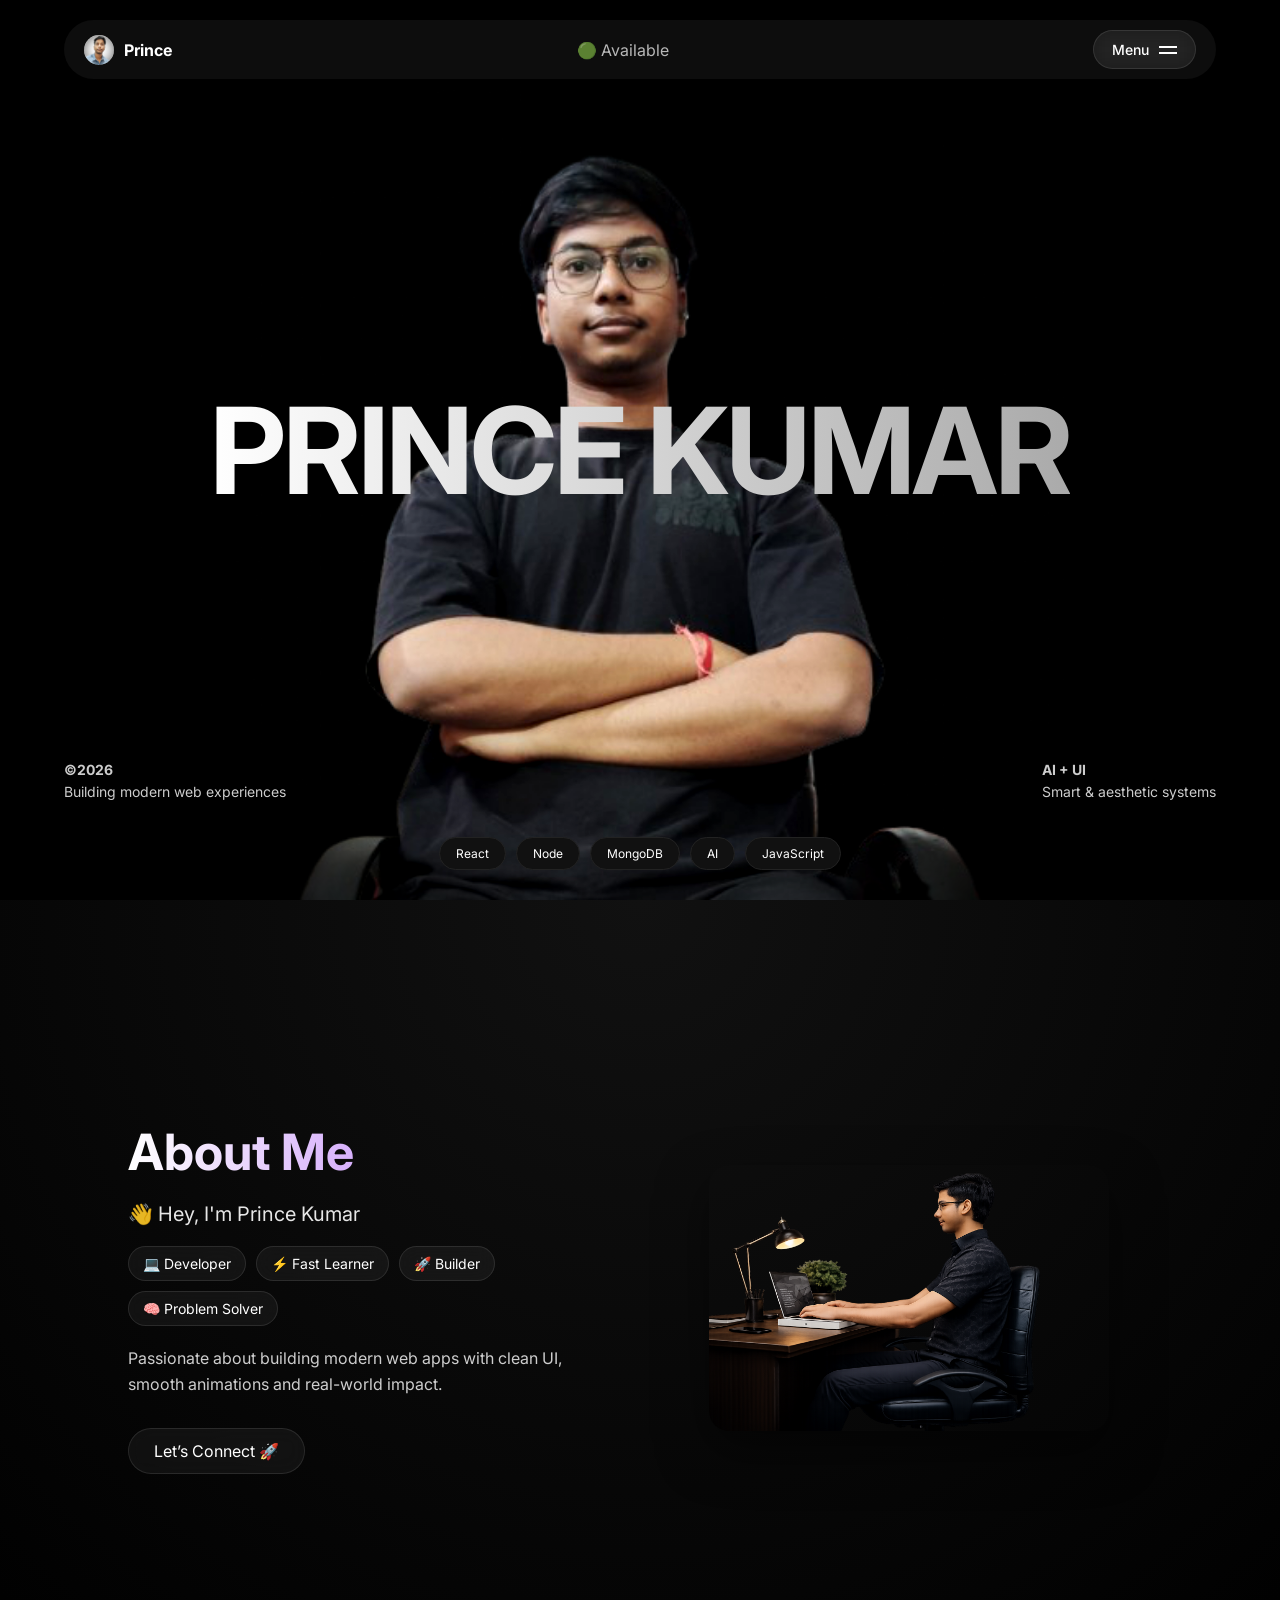
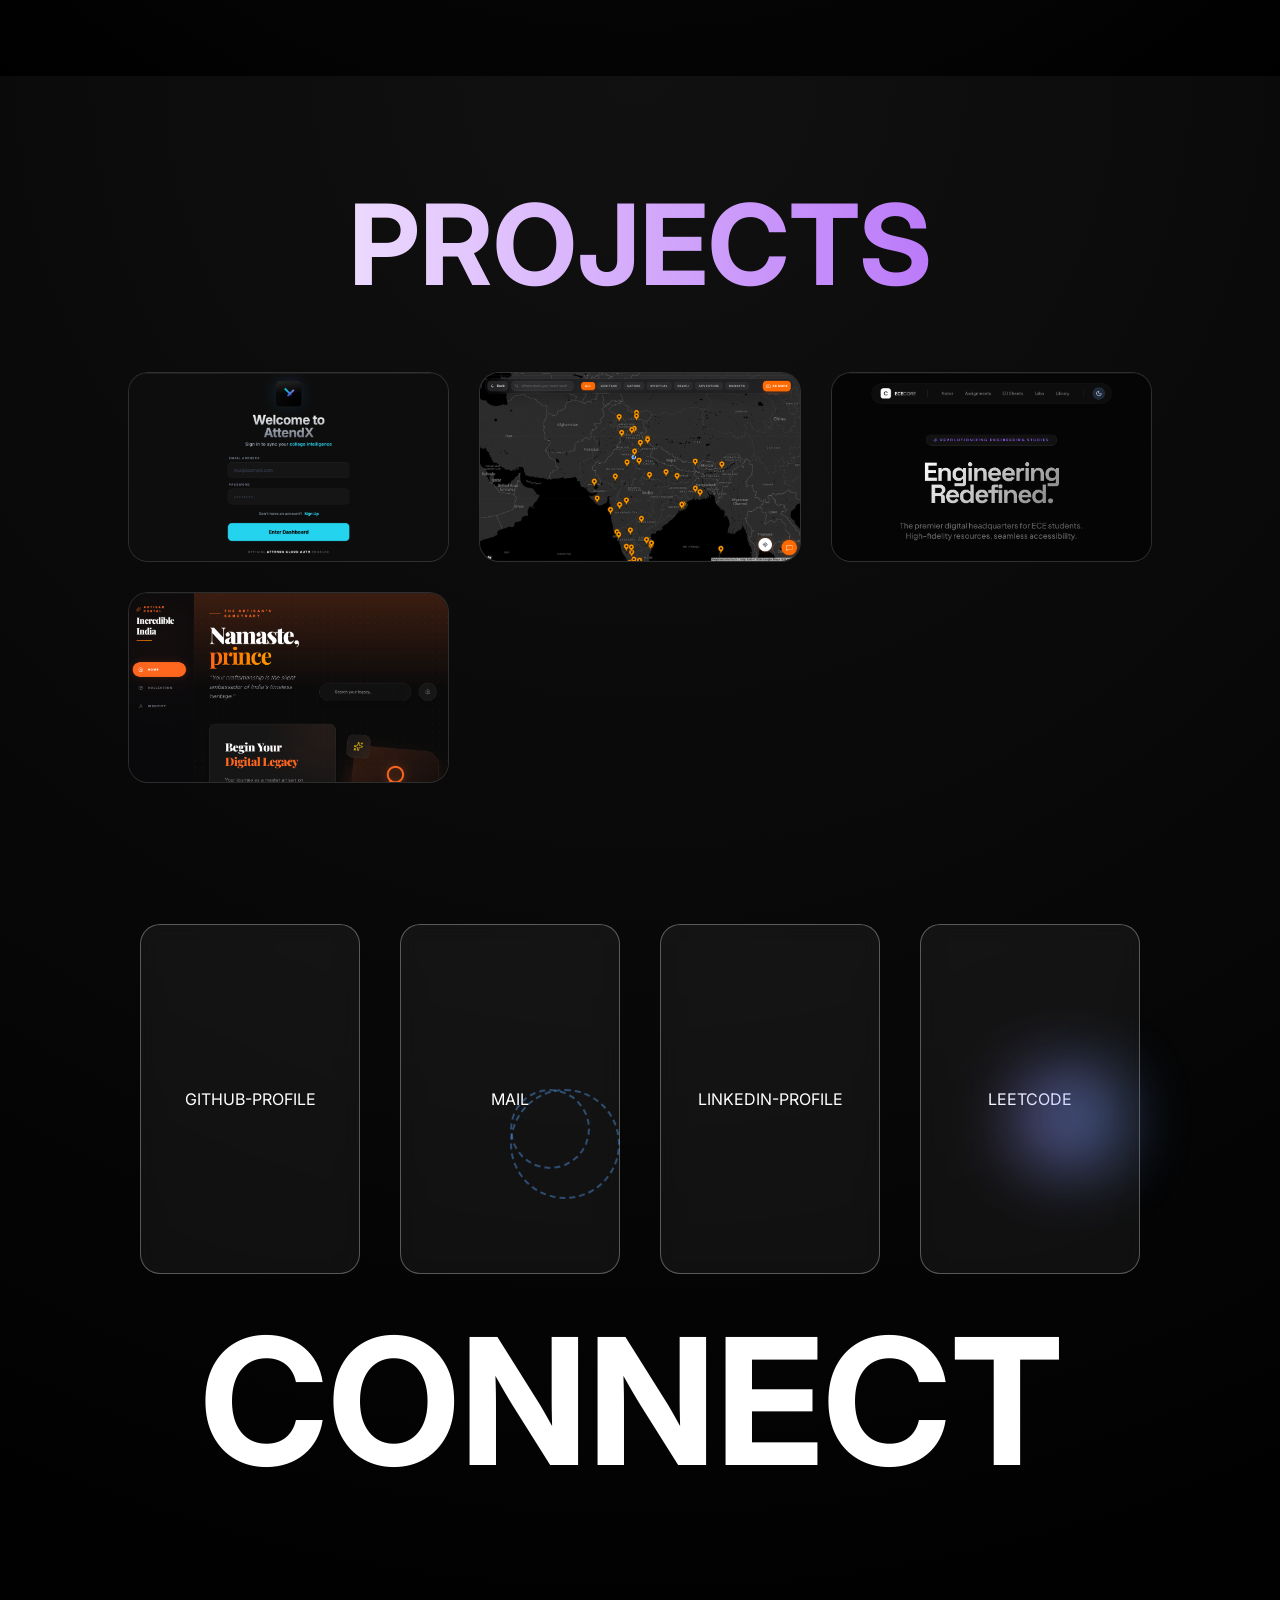
==== index.html @ bf67198f "Animation" ====
<!DOCTYPE html>
<html lang="en">

<head>
    <meta charset="UTF-8">
    <meta name="viewport" content="width=device-width, initial-scale=1.0">
    <title>Prince Kumar</title>
    <link rel="stylesheet" href="style.css">

    <!-- Google Font -->
    <link href="https://fonts.googleapis.com/css2?family=Inter:wght@300;400;600;800&display=swap" rel="stylesheet">
</head>

<body>
    <section id="home">

        <!-- NAVBAR -->
        <nav class="nav">
            <div class="logo"><img src="img/Profile.jpeg" alt="Prince">Prince</div>
            <div class="status">🟢 Available</div>
            <div class="menu">
                <span>Menu</span>
                <div class="hamburger">
                    <span></span>
                    <span></span>
                </div>
            </div>
        </nav>

        <!-- FULLSCREEN MENU -->
        <div class="menu-overlay" id="menu">
            <div class="menu-content">
                <ul>
                    <li><a href="#">Home</a></li>
                    <li><a href="#mix">About</a></li>
                    <li><a href="#Projects">Projects</a></li>
                    <li><a href="#new">Contact</a></li>
                </ul>
            </div>
        </div>

        <!-- HERO -->
        <section class="hero">

            <!-- BIG TEXT -->
            <h1 class="hero-title">PRINCE KUMAR</h1>

            <!-- YOUR IMAGE -->
            <img src="img/new_profile-removebg-preview.png" alt="Prince" class="hero-img">

            <!-- BOTTOM INFO -->
            <div class="info">
                <div>
                    <p>©2026</p>
                    <span>Building modern web experiences</span>
                </div>
                <div>
                    <p></p>
                    <span></span>
                </div>
                <div>
                    <p>AI + UI</p>
                    <span>Smart & aesthetic systems</span>
                </div>
            </div>

            <!-- TECH STACK -->
            <div class="tags">
                <span>React</span>
                <span>Node</span>
                <span>MongoDB</span>
                <span>AI</span>
                <span>JavaScript</span>
            </div>

        </section>
    </section>


    <!-- this section ends here, rest of the code is same as before, no changes have been made to it. -->


    <section id="mix">
        <br>
        <section class="about">
            <div class="about-container">

                <div class="about-text">
                    <h1>About Me</h1>

                    <p class="intro">👋 Hey, I'm Prince Kumar</p>

                    <div class="tags1">
                        <span>💻 Developer</span>
                        <span>⚡ Fast Learner</span>
                        <span>🚀 Builder</span>
                        <span>🧠 Problem Solver</span>
                    </div>

                    <p class="desc">
                        Passionate about building modern web apps with clean UI,
                        smooth animations and real-world impact.
                    </p>
                    <div class="btn">
                        <a href="#new">Let’s Connect 🚀</a>
                    </div>
                </div>

                <div class="about-img">
                    <img src="img/Young man focused at workstation.png" alt="">
                </div>

            </div>
        </section>
    </section>
    <section id="Projects">
        <br>
        <br>
        <br>
        <br>
        <section class="Projects">
            <div class="heading">
                <h1>PROJECTS</h1>
            </div>
            <div class="sphere-box">

                <div class="sphere" data-title="Image 1" data-desc="This is description for image 1">
                    <img src="img/Screenshot 2026-03-18 at 5.49.44 PM.png" alt="">
                    <div class="overlay">
                        <h2>Project 1</h2>
                        <p>Modern UI Project</p>
                    </div>
                </div>
                <div class="sphere" data-title="Image 2" data-desc="This is description for image 2">
                    <img src="img/Screenshot 2026-03-18 at 5.48.37 PM.png" alt="">
                    <div class="overlay">
                        <h2>Project 2</h2>
                        <p>Responsive Design Project</p>
                    </div>
                </div>
                <div class="sphere" data-title="Image 3" data-desc="This is description for image 3">
                    <img src="img/Screenshot 2026-03-18 at 5.50.10 PM.png" alt="">
                    <div class="overlay">
                        <h2>Project 3</h2>
                        <p>Mobile App Project</p>
                    </div>
                </div>
                <div class="sphere" data-title="Image 4" data-desc="This is description for image 4">
                    <img src="img/Screenshot 2026-03-18 at 5.48.01 PM.png" alt="">
                    <div class="overlay">
                        <h2>Project 4</h2>
                        <p>Web Application Project</p>
                    </div>
                </div>

            </div>

            <!-- <div class="sphere-text">
                <h1 class="long1">Attendx</h1>
                <h1 class="long2">Incredible-India</h1>
                <h1 class="long3">ECE-Core</h1>
                <h1 class="long4">Vendors</h1>
            </div> -->

        </section>
        <section id="new">
            <br>
            <br>
            <section class="new">
                <div class="portfolio-section">

                    <div class="cards-container">
                        <div class="card magnetic">
                            <div class="icon-wrapper constellation">
                                <div class="dot d1"></div>
                                <div class="dot d2"></div>
                                <div class="line"></div>
                                <i class="fab fa-github"></i>
                            </div>
                            <a href="https://github.com/princekumar" target="_blank" class="git">GITHUB-PROFILE</a>
                        </div>

                        <div class="card magnetic">
                            <div class="icon-wrapper orbitals">
                                <div class="orbit o1"></div>
                                <div class="orbit o2"></div>
                                <i class="fas fa-paper-plane"></i>
                            </div>
                            <a href="mailto:macuserprince@gmail.com" target="_blank" class="git">MAIL</a>
                        </div>

                        <div class="card magnetic">
                            <div class="icon-wrapper drift">
                                <i class="fab fa-linkedin"></i>
                            </div>
                            <a href="https://linkedin.com/in/princekumar" target="_blank"
                                class="git">LINKEDIN-PROFILE</a>
                        </div>

                        <div class="card magnetic">
                            <div class="icon-wrapper glow-cloud">
                                <div class="blob b1"></div>
                                <div class="blob b2"></div>
                                <i class="fab fa-code"></i>
                            </div>
                            <a href="https://leetcode.com/princekumar" target="_blank" class="git">LEETCODE</a>
                        </div>
                    </div>
                    <h1 class="title" style="color: white;">CONNECT</h1>
                </div>
            </section>
        </section>

        <script src="script.js"></script>
</body>

</html>
---- style.css ----
* {
  margin: 0;
  padding: 0;
  box-sizing: border-box;
  font-family: 'Inter', sans-serif;
}

body {
  background: radial-gradient(circle at 50% 40%, #1a1a1a, #000);
  color: white;
  overflow: hidden;
}

/* NAVBAR */
.nav {
  position: fixed;
  top: 20px;
  left: 50%;
  transform: translateX(-50%);
  width: 90%;
  display: flex;
  justify-content: space-between;
  align-items: center;
  padding: 10px 20px;
  border-radius: 40px;

  background: rgba(255,255,255,0.05);
  backdrop-filter: blur(10px);
}

.logo {
  display: flex;
  align-items: center;
  gap: 10px;
  font-weight: bold;
}

.logo img {
  width: 30px;
  height: 30px;
  border-radius: 50%;
  object-fit: cover;
}

.status {
  font-size: 16px;
  opacity: 0.7;
  margin-left: -20px;
}

.menu {
  cursor: pointer;
}

/* HERO */
.hero {
  height: 100vh;
  position: relative;
  display: flex;
  align-items: center;
  justify-content: center;
}

/* BIG TEXT */
.hero-title {
  font-size: 120px;
  font-weight: 700;
  letter-spacing: -3px;
  z-index: 2;
  text-align: center;

  background: linear-gradient(to right, #fff, #aaa);
  -webkit-background-clip: text;
  color: transparent;
}

/* IMAGE */
.hero-img {
  position: absolute;
  bottom: 0;
  height: 90%;
  z-index: 1;
  margin-left: 20px;

  filter: contrast(1.1) brightness(1.1);
  mask-image: radial-gradient(circle, white 60%, transparent 100%);
}


/* INFO */
.info {
  position: absolute;
  bottom: 100px;
  width: 90%;
  display: flex;
  justify-content: space-between;
  font-size: 14px;
  opacity: 0.8;
}

.info p {
  font-weight: bold;
  margin-bottom: 5px;
}

/* TAGS */
.tags {
  position: absolute;
  bottom: 30px;
  display: flex;
  gap: 10px;

  z-index: 5; /* ADD THIS */
}

.tags span {
  padding: 8px 16px;
  border-radius: 20px;
  background: #111;
  border: 1px solid #222;
  font-size: 12px;
  transition: 0.3s;
}

.tags span:hover {
  background: white;
  color: black;
}

/* RESPONSIVE */
@media (max-width: 768px) {
  .hero-title {
    font-size: 50px;
  }

  .info {
    flex-direction: column;
    gap: 10px;
  }

  .hero-img {
    height: 60%;
  }
}

/* MENU OVERLAY */
.menu-overlay {
  position: fixed;
  top: 0;
  left: 0;
  width: 100%;
  height: 100vh;
  background: rgba(0,0,0,0.95);
  backdrop-filter: blur(20px);

  display: flex;
  justify-content: center;
  align-items: center;

  opacity: 0;
  visibility: hidden;
  transition: 0.5s;
  z-index: 100;
}

/* ACTIVE STATE */
.menu-overlay.active {
  opacity: 1;
  visibility: visible;
}

/* MENU LINKS */
.menu-content {
  display: flex;
  flex-direction: column;
  gap: 30px;
  text-align: center;
}

.menu-content a {
  font-size: 40px;
  color: white;
  text-decoration: none;
  transition: 0.3s;
}

.menu-content a:hover {
  color: #a855f7;
  transform: scale(1.1);
}

.menu-content a {
  opacity: 0;
  transform: translateY(30px);
}

.menu-overlay.active .menu-content a {
  opacity: 1;
  transform: translateY(0);
  transition: 0.5s;
}

.menu-overlay.active .menu-content a:nth-child(1) { transition-delay: 0.1s; }
.menu-overlay.active .menu-content a:nth-child(2) { transition-delay: 0.2s; }
.menu-overlay.active .menu-content a:nth-child(3) { transition-delay: 0.3s; }
.menu-overlay.active .menu-content a:nth-child(4) { transition-delay: 0.4s; }

.menu-overlay {
  position: fixed;
  top: 0;
  left: 0;
  width: 100%;
  height: 100vh;
  background: black;

  opacity: 0;
  visibility: hidden;
  transition: 0.3s;
}

.menu-overlay.active {
  opacity: 1;
  visibility: visible;
}

.hero-img {
  pointer-events: none;
}

.nav {
  z-index: 1000;
}

.hero-img {
  z-index: 1;
  pointer-events: none;
}

.menu {
  cursor: pointer;
  user-select: none;

  padding: 10px 18px;
  border-radius: 30px;

  background: rgba(255, 255, 255, 0.05);
  backdrop-filter: blur(10px);

  border: 1px solid rgba(255,255,255,0.1);
  color: white;

  font-size: 14px;
  font-weight: 500;

  transition: all 0.3s ease;
}

.menu:hover {
  transform: translateY(-2px) scale(1.05);
  background: rgba(255,255,255,0.1);

  box-shadow: 0 0 20px rgba(168,85,247,0.4);
}

.menu:active {
  transform: scale(0.95);
}

.menu {
  display: flex;
  align-items: center;
  gap: 10px;
}

.hamburger {
  display: flex;
  flex-direction: column;
  gap: 4px;
}

.hamburger span {
  width: 18px;
  height: 2px;
  background: white;
  transition: 0.3s;
}

/* FULL SCREEN MENU */
.menu-overlay {
  position: fixed;
  top: 0;
  left: 0;
  width: 100%;
  height: 100vh;

  background: radial-gradient(circle at top, #111, #000);
  
  display: flex;
  justify-content: center;
  align-items: center;

  opacity: 0;
  pointer-events: none;
  transition: all 0.5s ease;
}

/* ACTIVE STATE */
.menu-overlay.active {
  opacity: 1;
  pointer-events: all;
}

/* MENU LIST */
.menu-overlay ul {
  list-style: none;
  text-align: center;
}

/* MENU ITEMS */
.menu-overlay ul li {
  margin: 25px 0;
  overflow: hidden;
}

/* LINKS */
.menu-overlay ul li a {
  text-decoration: none;
  color: white;
  font-size: 60px;
  font-weight: 600;
  letter-spacing: 2px;

  position: relative;
  display: inline-block;

  transition: all 0.3s ease;
}

.menu-overlay ul li a::before {
  content: attr(data-text);
  position: absolute;
  left: 0;
  top: 0;

  color: transparent;
  -webkit-text-stroke: 1px rgba(255,255,255,0.3);
}

.menu-overlay ul li a:hover {
  color: #a855f7;
  transform: scale(1.2);
  text-shadow: 0 0 20px rgba(168,85,247,0.7);
}

.menu-overlay ul li {
  transform: translateY(50px);
  opacity: 0;
  transition: all 0.5s ease;
}

.menu-overlay.active ul li {
  transform: translateY(0);
  opacity: 1;
}

/* delay for each item */
.menu-overlay.active ul li:nth-child(1) { transition-delay: 0.1s; }
.menu-overlay.active ul li:nth-child(2) { transition-delay: 0.2s; }
.menu-overlay.active ul li:nth-child(3) { transition-delay: 0.3s; }
.menu-overlay.active ul li:nth-child(4) { transition-delay: 0.4s; }



                                                        /* new chnages  */



body {
    margin: 0;
    background: #000;
    overflow-x: hidden;
}

canvas {
    display: block;
}

.contact {
    padding: 20px;
    display: flex;
    justify-content: center;
    align-items: center;
    gap: 25%;
    min-height: 100vh;
}

.contact img {
    transition: transform 0.3s ease;
    filter: drop-shadow(0 0 10px rgba(253, 253, 253, 0.8));
    filter: brightness(0) invert(1);
    display: block;
}

.container {
    position: relative;
    width: 110%;
    height: 400px;
}

.contact a {
    position: absolute;
    /* top: 50%; */
    transform: translateY(-50%);
}

.contact img {
    width: 60px;
    transition: transform 0.3s ease;
    filter: brightness(0) invert(1);
}

.contact a:hover img {
    transform: scale(1.2);
    filter: brightness(0) invert(1);
}

.bar {
    margin-top: 200px;
    margin-bottom: -200px;
}

.bar1 {
    margin-top: -200px;
    margin-bottom: 200px;
}






:root {
    --bg-color: #0d1117;
    --card-bg: rgba(255, 255, 255, 0.05);
    --accent-blue: #58a6ff;
    --accent-purple: #bc8cff;
}

.cards-container {
    display: flex;
    gap: 40px;
    /* padding: 40px; */
    color: white;
}

.card {
    background: var(--card-bg);
    /* border: 1px solid rgba(255, 255, 255, 0.1); */
    border-radius: 20px;
    width: 220px;
    height: 350px;
    display: flex;
    flex-direction: column;
    align-items: center;
    justify-content: center;
    backdrop-filter: blur(10px);
    transition: transform 0.3s ease, border 0.3s ease;

    backdrop-filter: blur(10px);
    border: 1px solid rgba(255, 255, 255, 0.3);
}

.card:hover {
    border: 1px solid var(--accent-blue);
    transform: translateY(-10px);
}

/* Concept 2: Rotating Orbits Animation */
.orbit {
    position: absolute;
    border: 2px dashed rgba(88, 166, 255, 0.4);
    border-radius: 50%;
    animation: rotate 10s linear infinite;

}

.o1 {
    width: 80px;
    height: 80px;
}

.o2 {
    width: 110px;
    height: 110px;
    animation-direction: reverse;
}

@keyframes rotate {
    from {
        transform: rotate(0deg);
    }

    to {
        transform: rotate(360deg);
    }
}

/* Concept 4: Glowing Blobs */
.icon-wrapper.glow-cloud {
    position: relative;
    z-index: 1;

}

.blob {
    position: absolute;
    width: 60px;
    height: 60px;
    background: var(--accent-purple);
    filter: blur(40px);
    opacity: 0.7;
    z-index: -1;
    animation: pulse 2s infinite alternate;

}

.b2 {
    background: var(--accent-blue);
    left: 20px;
}

@keyframes pulse {
    from {
        transform: scale(1);
    }

    to {
        transform: scale(1.5);
    }
}

.new {
    display: flex;
    justify-content: center;
    align-items: center;
    margin-top: 8%;
    padding: 20px;
}

.git {
    color: white;
    text-decoration: none;

}

.title {
    margin-top: 20px;
    color: white;
    font-size: 11rem;
    justify-content: center;
    align-items: center;
    margin-left: 60px;
}












/* SECTION BACKGROUND */
#mix {
  background: radial-gradient(circle at top, #111, #000);
  padding: 100px 10%;
  color: white;
}

/* CONTAINER */
.about-container {
  display: flex;
  align-items: center;
  justify-content: space-between;
  gap: 50px;
  flex-wrap: wrap;
  margin-top: 10%;
  margin-bottom: 10%;
}

/* TEXT SIDE */
.about-text {
  flex: 1;
  min-width: 300px;
}

/* HEADING */
.about-text h1 {
  font-size: 50px;
  margin-bottom: 20px;
  background: linear-gradient(90deg, #fff, #a855f7);
  -webkit-background-clip: text;
  -webkit-text-fill-color: transparent;
}

/* INTRO */
.intro {
  font-size: 20px;
  margin-bottom: 20px;
  opacity: 0.9;
}

/* TAGS */
.tags1 {
  display: flex;
  flex-wrap: wrap;
  gap: 10px;
  margin-bottom: 20px;
}

.tags1 span {
  padding: 8px 14px;
  border-radius: 20px;
  background: rgba(255,255,255,0.05);
  border: 1px solid rgba(255,255,255,0.1);

  backdrop-filter: blur(10px);
  font-size: 14px;

  transition: 0.3s;
}

/* TAG HOVER */
.tags1 span:hover {
  background: rgba(168,85,247,0.2);
  box-shadow: 0 0 15px rgba(168,85,247,0.5);
}

/* DESCRIPTION */
.desc {
  font-size: 16px;
  line-height: 1.6;
  opacity: 0.8;
  margin-bottom: 30px;
  max-width: 500px;
}

/* BUTTON */
.btn a {
  text-decoration: none;
  color: white;
  padding: 12px 25px;
  border-radius: 30px;

  background: rgba(255,255,255,0.05);
  border: 1px solid rgba(255,255,255,0.1);

  backdrop-filter: blur(10px);
  transition: 0.3s ease;
  display: inline-block;
}

/* BUTTON HOVER */
.btn a:hover {
  transform: translateY(-3px) scale(1.05);
  background: rgba(168,85,247,0.2);
  box-shadow: 0 0 20px rgba(168,85,247,0.6);
}

/* IMAGE SIDE */
.about-img {
  flex: 1;
  min-width: 300px;
  display: flex;
  justify-content: center;
}

/* IMAGE STYLE */
.about-img img {
  width: 100%;
  max-width: 400px;
  border-radius: 20px;

  box-shadow: 0 20px 50px rgba(0,0,0,0.5);
  transition: 0.4s;
}

/* IMAGE HOVER */
.about-img img:hover {
  transform: scale(1.05);
  box-shadow: 0 20px 60px rgba(168,85,247,0.4);
}

.about-text,
.about-img {
  opacity: 0;
  transform: translateY(50px);
  transition: 0.8s ease;
}

.show {
  opacity: 1;
  transform: translateY(0);
}


/* SECTION BACKGROUND */
#Projects {
  background: radial-gradient(circle at top, #111, #000);
  padding: 100px 10%;
  color: white;
}

/* HEADING */
.heading h1 {
  text-align: center;
  font-size: 7rem;
  margin-bottom: 60px;
  margin-top:-80px;

  background: linear-gradient(90deg, #fff, #a855f7);
  -webkit-background-clip: text;
  -webkit-text-fill-color: transparent;
}

/* GRID LAYOUT */
.sphere-box {
  display: grid;
  grid-template-columns: repeat(auto-fit, minmax(250px, 1fr));
  gap: 30px;
}

.sphere {
  position: relative;
  border-radius: 20px;
  overflow: hidden;

  background: rgba(255,255,255,0.05);
  border: 1px solid rgba(255,255,255,0.1);

  backdrop-filter: blur(10px);
  cursor: pointer;

  transition: 0.4s ease;
}

/* IMAGE */
.sphere img {
  width: 100%;
  height: 100%;
  object-fit: cover;
  transition: 0.5s;
}

/* ZOOM + GLOW */
.sphere:hover {
  transform: translateY(-10px) scale(1.03);
  box-shadow: 0 20px 50px rgba(168,85,247,0.4);
}

.sphere:hover img {
  transform: scale(1.1);
  filter: brightness(0.6);
}


.overlay {
  position: absolute;
  bottom: 0;
  left: 0;
  width: 100%;
  padding: 20px;

  opacity: 0;
  transform: translateY(30px);
  transition: 0.4s;
}

/* SHOW ON HOVER */
.sphere:hover .overlay {
  opacity: 1;
  transform: translateY(0);
}

/* TEXT STYLE */
.overlay h2 {
  font-size: 22px;
  margin-bottom: 5px;
  color: white;
}

.overlay p {
  font-size: 14px;
  color: rgba(255,255,255,0.7);
}


.sphere {
  animation: float 6s ease-in-out infinite;
}

.sphere:nth-child(2) { animation-delay: 1s; }
.sphere:nth-child(3) { animation-delay: 2s; }
.sphere:nth-child(4) { animation-delay: 3s; }

@keyframes float {
  0% { transform: translateY(0px); }
  50% { transform: translateY(-10px); }
  100% { transform: translateY(0px); }
}
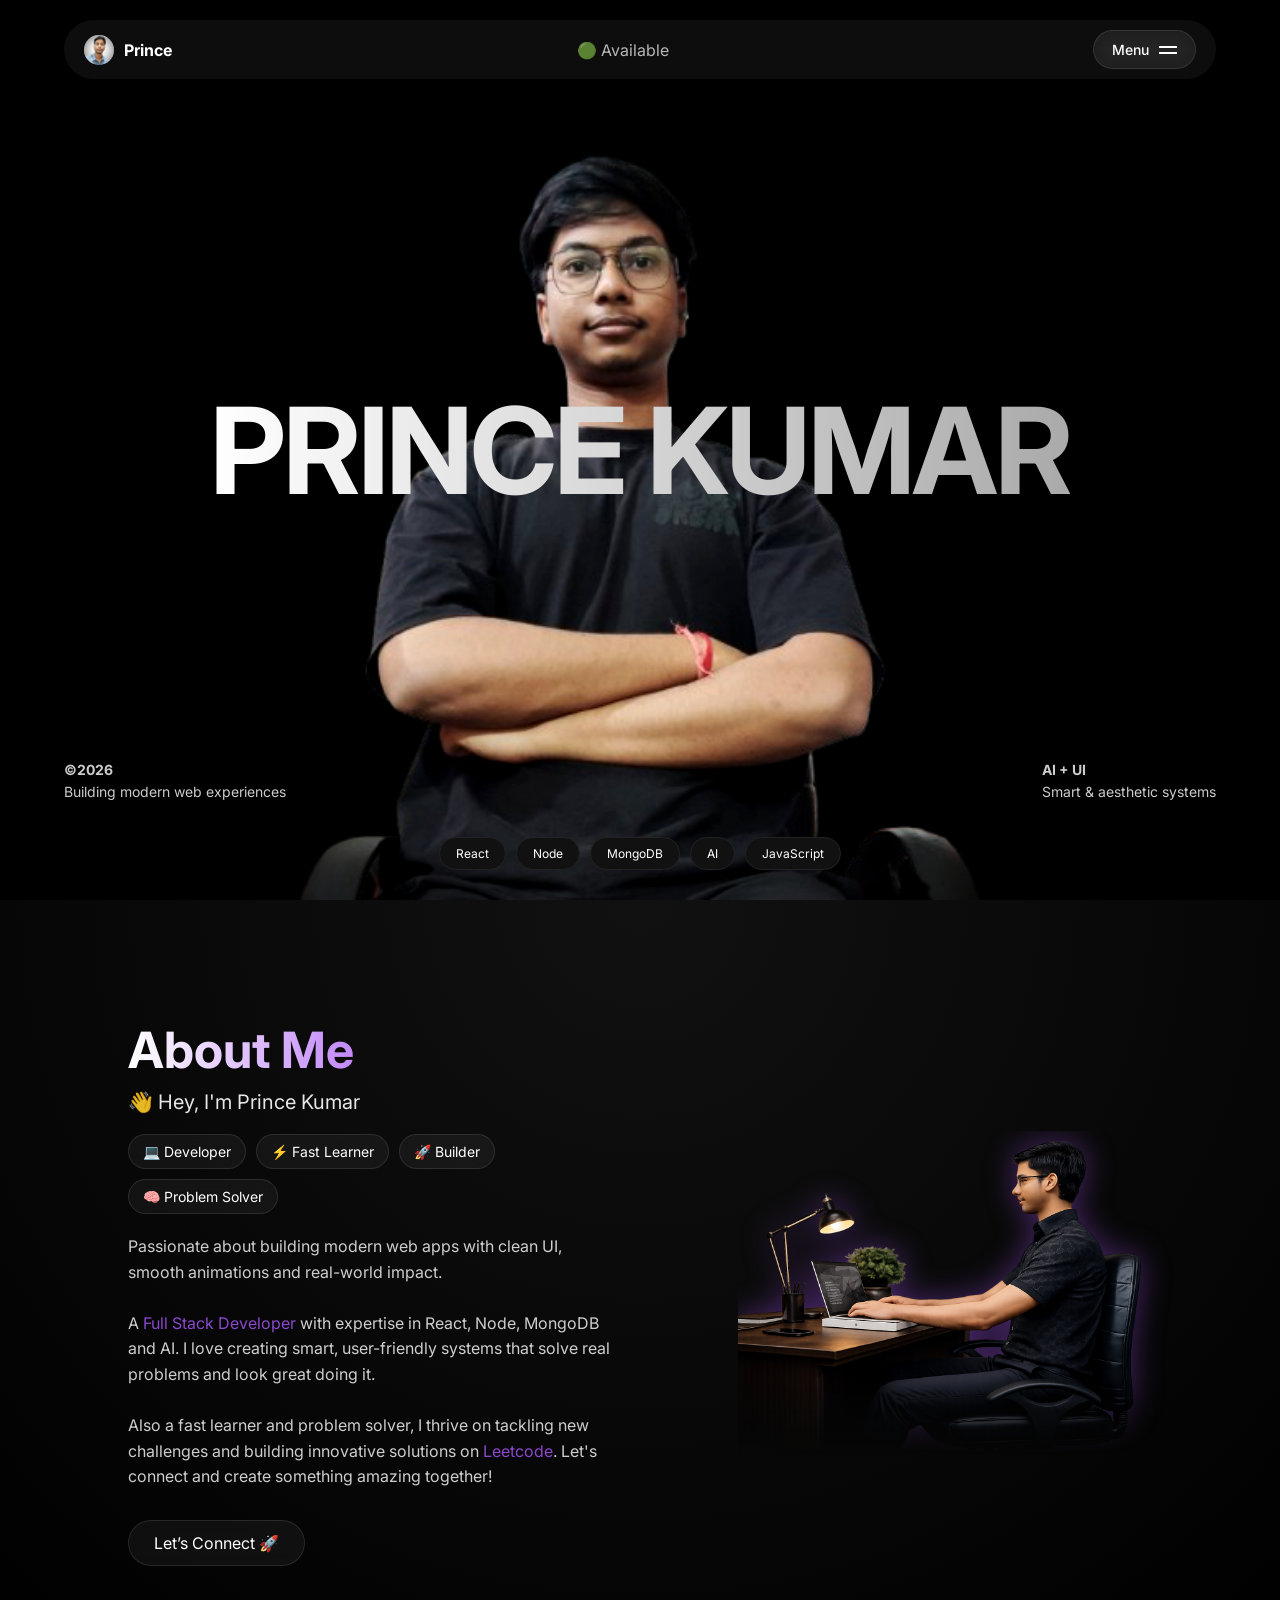
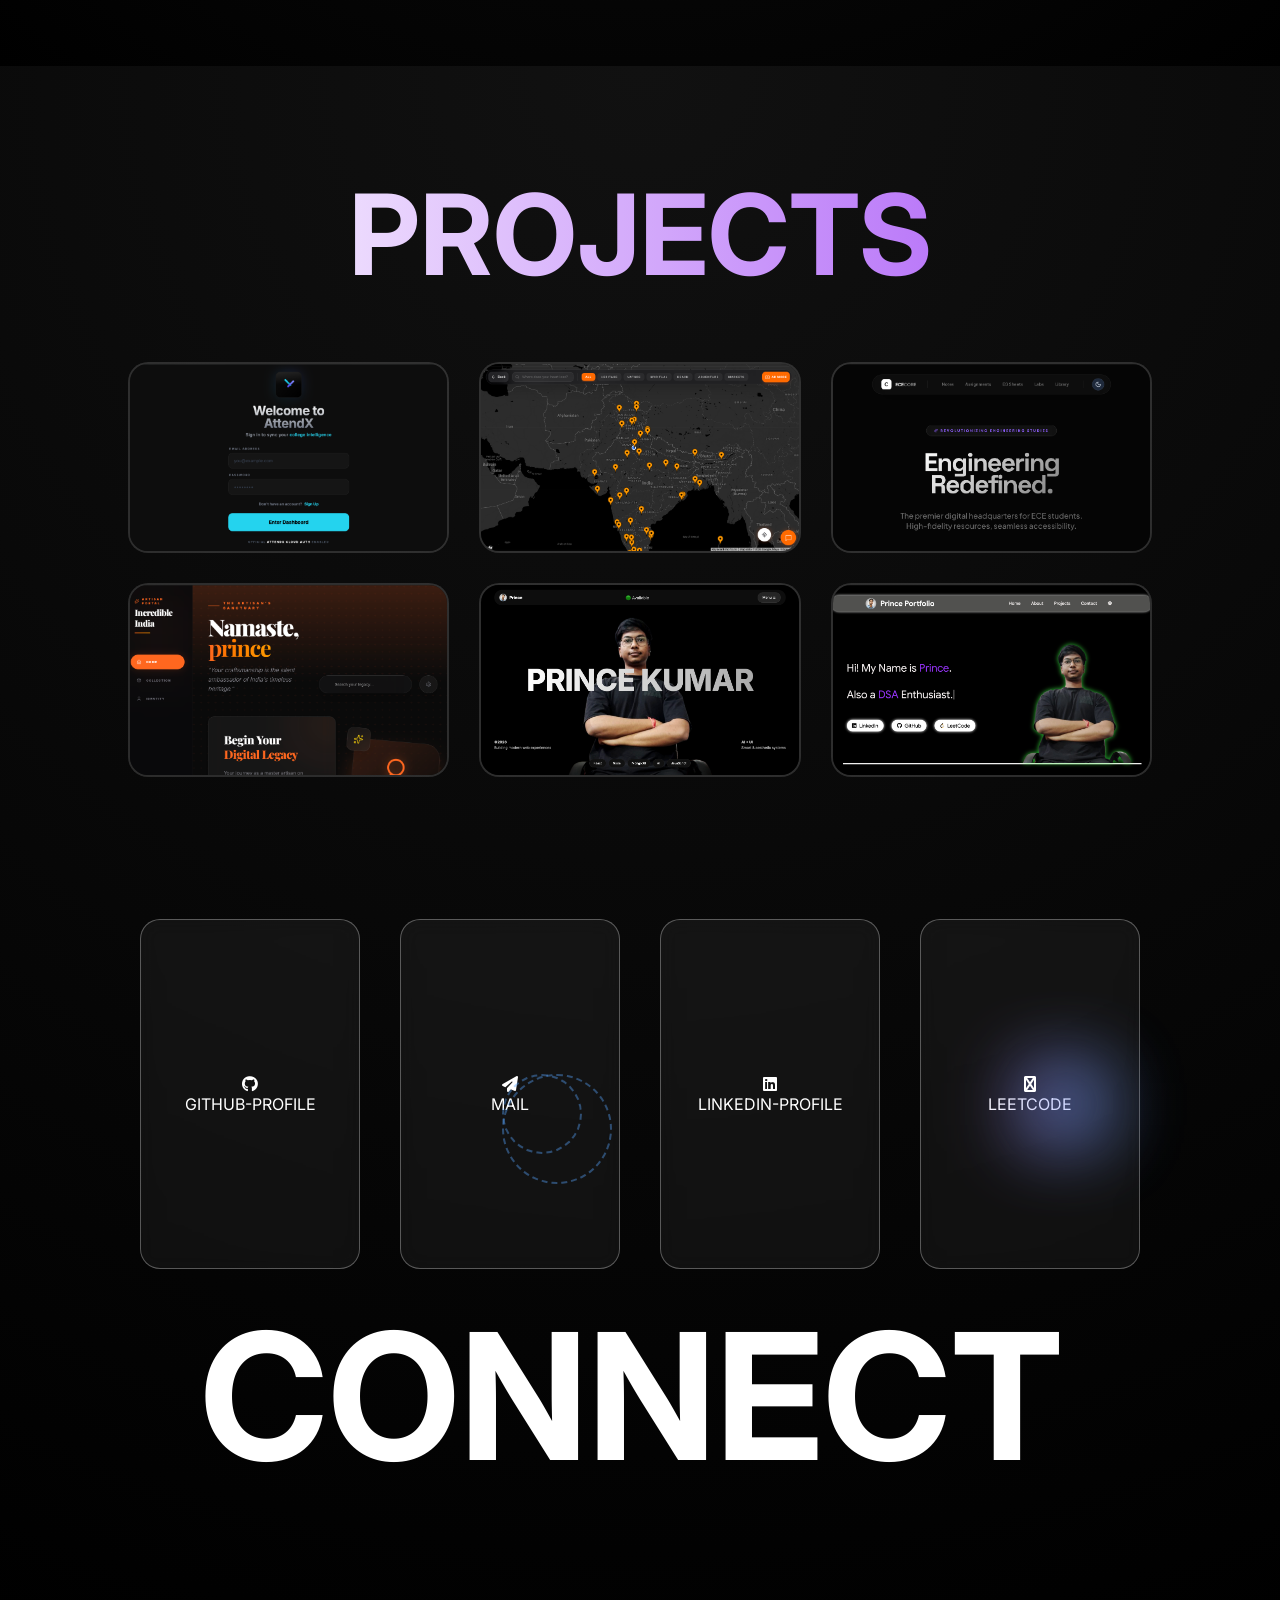
==== commit d09e01ff: "CSS chnage" ====
--- a/index.html
+++ b/index.html
@@ -9,6 +9,7 @@
 
     <!-- Google Font -->
     <link href="https://fonts.googleapis.com/css2?family=Inter:wght@300;400;600;800&display=swap" rel="stylesheet">
+    <link rel="stylesheet" href="https://cdnjs.cloudflare.com/ajax/libs/font-awesome/6.5.1/css/all.min.css">
 </head>
 
 <body>
@@ -100,6 +101,15 @@
                     <p class="desc">
                         Passionate about building modern web apps with clean UI,
                         smooth animations and real-world impact.
+                        <br><br>
+                        A <span style="color: #ab58ff;">Full Stack Developer</span> with expertise in React, Node,
+                        MongoDB and AI. I love creating smart, user-friendly systems that solve real problems and look
+                        great doing it.
+                        <br><br>
+                        Also a fast learner and problem solver, I thrive on tackling new challenges and building
+                        innovative solutions on <span style="color: #ab58ff;">Leetcode</span>. Let's connect and create
+                        something amazing together!
+
                     </p>
                     <div class="btn">
                         <a href="#new">Let’s Connect 🚀</a>
@@ -127,29 +137,43 @@
                 <div class="sphere" data-title="Image 1" data-desc="This is description for image 1">
                     <img src="img/Screenshot 2026-03-18 at 5.49.44 PM.png" alt="">
                     <div class="overlay">
-                        <h2>Project 1</h2>
-                        <p>Modern UI Project</p>
+                        <h2>AttendX</h2>
+                        <p>Attendence Management System</p>
                     </div>
                 </div>
                 <div class="sphere" data-title="Image 2" data-desc="This is description for image 2">
                     <img src="img/Screenshot 2026-03-18 at 5.48.37 PM.png" alt="">
                     <div class="overlay">
-                        <h2>Project 2</h2>
-                        <p>Responsive Design Project</p>
+                        <h2>Incredible-India</h2>
+                        <p>AI-Travel Assistant</p>
                     </div>
                 </div>
                 <div class="sphere" data-title="Image 3" data-desc="This is description for image 3">
                     <img src="img/Screenshot 2026-03-18 at 5.50.10 PM.png" alt="">
                     <div class="overlay">
-                        <h2>Project 3</h2>
-                        <p>Mobile App Project</p>
+                        <h2>ECE-Core</h2>
+                        <p>Electronics and Communication Project</p>
                     </div>
                 </div>
                 <div class="sphere" data-title="Image 4" data-desc="This is description for image 4">
                     <img src="img/Screenshot 2026-03-18 at 5.48.01 PM.png" alt="">
                     <div class="overlay">
-                        <h2>Project 4</h2>
-                        <p>Web Application Project</p>
+                        <h2>Vendors</h2>
+                        <p>Vendor Management System</p>
+                    </div>
+                </div>
+                <div class="sphere" data-title="Image 5" data-desc="This is description for image 5">
+                    <img src="img/Screenshot 2026-04-03 at 11.36.47 AM.png" alt="">
+                    <div class="overlay">
+                        <h2>Animated-Portfolio</h2>
+                        <p>Interactive Portfolio Website</p>
+                    </div>
+                </div>
+                <div class="sphere" data-title="Image 6" data-desc="This is description for image 6">
+                    <img src="img/Screenshot 2026-04-03 at 11.38.51 AM.png" alt="">
+                    <div class="overlay">
+                        <h2>Simple-Portfolio</h2>
+                        <p>Basic Portfolio Website</p>
                     </div>
                 </div>
 
@@ -177,7 +201,8 @@
                                 <div class="line"></div>
                                 <i class="fab fa-github"></i>
                             </div>
-                            <a href="https://github.com/princekumar" target="_blank" class="git">GITHUB-PROFILE</a>
+                            <a href="https://github.com/princekumar-git10" target="_blank"
+                                class="git">GITHUB-PROFILE</a>
                         </div>
 
                         <div class="card magnetic">
@@ -193,7 +218,7 @@
                             <div class="icon-wrapper drift">
                                 <i class="fab fa-linkedin"></i>
                             </div>
-                            <a href="https://linkedin.com/in/princekumar" target="_blank"
+                            <a href="https://www.linkedin.com/in/prince-kumar-981a19364/" target="_blank"
                                 class="git">LINKEDIN-PROFILE</a>
                         </div>
 
@@ -203,7 +228,7 @@
                                 <div class="blob b2"></div>
                                 <i class="fab fa-code"></i>
                             </div>
-                            <a href="https://leetcode.com/princekumar" target="_blank" class="git">LEETCODE</a>
+                            <a href="https://leetcode.com/u/princekumar-git10/" target="_blank" class="git">LEETCODE</a>
                         </div>
                     </div>
                     <h1 class="title" style="color: white;">CONNECT</h1>
--- a/style.css
+++ b/style.css
@@ -24,7 +24,7 @@
   padding: 10px 20px;
   border-radius: 40px;
 
-  background: rgba(255,255,255,0.05);
+  background: rgba(255, 255, 255, 0.05);
   backdrop-filter: blur(10px);
 }
 
@@ -110,7 +110,8 @@
   display: flex;
   gap: 10px;
 
-  z-index: 5; /* ADD THIS */
+  z-index: 5;
+  /* ADD THIS */
 }
 
 .tags span {
@@ -143,100 +144,126 @@
   }
 }
 
-/* MENU OVERLAY */
+/* ================= MENU OVERLAY ================= */
 .menu-overlay {
   position: fixed;
-  top: 0;
-  left: 0;
-  width: 100%;
-  height: 100vh;
-  background: rgba(0,0,0,0.95);
-  backdrop-filter: blur(20px);
-
-  display: flex;
+  top: 80px;
+  left: auto;
+  right: 20px;
+  /* width: 300px; */
+  /* height: auto; */
+  width: fit-content;
+  min-width: 250px;
+  padding: 40px;
+
+  /* background: radial-gradient(circle at top, #111, #000); */
+  background: rgba(10, 10, 10, 0.85);
+  backdrop-filter: blur(25px);
+  border: 1px solid rgba(255, 255, 255, 0.1);
+  border-radius: 24px;
+
+  display: flex;
+  flex-direction: column;
   justify-content: center;
-  align-items: center;
+  /* align-items: center; */
+  align-items: flex-end;
 
   opacity: 0;
-  visibility: hidden;
-  transition: 0.5s;
+  transform: translateY(-10px) scale(0.95);
+  pointer-events: none;
+  /* transition: all 0.5s ease; */
+  transition: all 0.4s cubic-bezier(0.165, 0.84, 0.44, 1);
+
   z-index: 100;
 }
 
 /* ACTIVE STATE */
 .menu-overlay.active {
   opacity: 1;
-  visibility: visible;
-}
-
-/* MENU LINKS */
-.menu-content {
-  display: flex;
-  flex-direction: column;
-  gap: 30px;
+  transform: scale(1) translateY(0);
+  pointer-events: all;
+}
+
+/* ================= MENU LIST ================= */
+.menu-overlay ul {
+  list-style: none;
   text-align: center;
-}
-
-.menu-content a {
+  padding: 0;
+  margin: 0;
+}
+
+.menu-overlay ul li {
+  margin: 20px 0;
+  overflow: hidden;
+
+  transform: translateY(50px);
+  opacity: 0;
+  transition: all 0.5s ease;
+}
+
+/* SHOW ITEMS WHEN ACTIVE */
+.menu-overlay.active ul li {
+  transform: translateY(0);
+  opacity: 1;
+}
+
+/* STAGGER DELAY */
+.menu-overlay.active ul li:nth-child(1) {
+  transition-delay: 0.1s;
+}
+
+.menu-overlay.active ul li:nth-child(2) {
+  transition-delay: 0.2s;
+}
+
+.menu-overlay.active ul li:nth-child(3) {
+  transition-delay: 0.3s;
+}
+
+.menu-overlay.active ul li:nth-child(4) {
+  transition-delay: 0.4s;
+}
+
+/* ================= LINKS ================= */
+.menu-overlay ul li a {
+  text-decoration: none;
+  color: white;
   font-size: 40px;
-  color: white;
-  text-decoration: none;
-  transition: 0.3s;
-}
-
-.menu-content a:hover {
+  font-weight: 600;
+  letter-spacing: 2px;
+  margin: 15px 0;
+
+  position: relative;
+  display: inline-block;
+
+  transition: all 0.3s ease;
+  transform-origin: center;
+}
+
+/* OUTLINE TEXT EFFECT */
+.menu-overlay ul li a::before {
+  content: attr(data-text);
+  position: absolute;
+  left: 0;
+  top: 0;
+
+  color: transparent;
+  -webkit-text-stroke: 1px rgba(255, 255, 255, 0.3);
+}
+
+/* HOVER EFFECT */
+.menu-overlay ul li a:hover {
   color: #a855f7;
-  transform: scale(1.1);
-}
-
-.menu-content a {
-  opacity: 0;
-  transform: translateY(30px);
-}
-
-.menu-overlay.active .menu-content a {
-  opacity: 1;
-  transform: translateY(0);
-  transition: 0.5s;
-}
-
-.menu-overlay.active .menu-content a:nth-child(1) { transition-delay: 0.1s; }
-.menu-overlay.active .menu-content a:nth-child(2) { transition-delay: 0.2s; }
-.menu-overlay.active .menu-content a:nth-child(3) { transition-delay: 0.3s; }
-.menu-overlay.active .menu-content a:nth-child(4) { transition-delay: 0.4s; }
-
-.menu-overlay {
-  position: fixed;
-  top: 0;
-  left: 0;
-  width: 100%;
-  height: 100vh;
-  background: black;
-
-  opacity: 0;
-  visibility: hidden;
-  transition: 0.3s;
-}
-
-.menu-overlay.active {
-  opacity: 1;
-  visibility: visible;
-}
-
-.hero-img {
-  pointer-events: none;
-}
-
-.nav {
-  z-index: 1000;
-}
-
-.hero-img {
-  z-index: 1;
-  pointer-events: none;
-}
-
+  transform: scale(1.05);
+  text-shadow: 0 0 15px rgba(168, 85, 247, 0.5);
+}
+
+/* ================= MENU BUTTON ================= */
 .menu {
+  display: flex;
+  align-items: center;
+  gap: 10px;
+
   cursor: pointer;
   user-select: none;
 
@@ -246,7 +273,7 @@
   background: rgba(255, 255, 255, 0.05);
   backdrop-filter: blur(10px);
 
-  border: 1px solid rgba(255,255,255,0.1);
+  border: 1px solid rgba(255, 255, 255, 0.1);
   color: white;
 
   font-size: 14px;
@@ -257,21 +284,15 @@
 
 .menu:hover {
   transform: translateY(-2px) scale(1.05);
-  background: rgba(255,255,255,0.1);
-
-  box-shadow: 0 0 20px rgba(168,85,247,0.4);
+  background: rgba(255, 255, 255, 0.1);
+  box-shadow: 0 0 20px rgba(168, 85, 247, 0.4);
 }
 
 .menu:active {
   transform: scale(0.95);
 }
 
-.menu {
-  display: flex;
-  align-items: center;
-  gap: 10px;
-}
-
+/* ================= HAMBURGER ================= */
 .hamburger {
   display: flex;
   flex-direction: column;
@@ -285,153 +306,79 @@
   transition: 0.3s;
 }
 
-/* FULL SCREEN MENU */
-.menu-overlay {
-  position: fixed;
-  top: 0;
-  left: 0;
-  width: 100%;
-  height: 100vh;
-
-  background: radial-gradient(circle at top, #111, #000);
-  
+/* ================= FIXES ================= */
+.hero-img {
+  z-index: 1;
+  pointer-events: none;
+}
+
+.nav {
+  z-index: 1000;
+}
+
+
+
+/* new chnages  */
+
+
+
+body {
+  margin: 0;
+  background: #000;
+  overflow-x: hidden;
+}
+
+canvas {
+  display: block;
+}
+
+.contact {
+  padding: 20px;
   display: flex;
   justify-content: center;
   align-items: center;
-
-  opacity: 0;
-  pointer-events: none;
-  transition: all 0.5s ease;
-}
-
-/* ACTIVE STATE */
-.menu-overlay.active {
-  opacity: 1;
-  pointer-events: all;
-}
-
-/* MENU LIST */
-.menu-overlay ul {
-  list-style: none;
-  text-align: center;
-}
-
-/* MENU ITEMS */
-.menu-overlay ul li {
-  margin: 25px 0;
-  overflow: hidden;
-}
-
-/* LINKS */
-.menu-overlay ul li a {
-  text-decoration: none;
-  color: white;
-  font-size: 60px;
-  font-weight: 600;
-  letter-spacing: 2px;
-
+  gap: 25%;
+  min-height: 100vh;
+}
+
+.contact img {
+  transition: transform 0.3s ease;
+  filter: drop-shadow(0 0 10px rgba(253, 253, 253, 0.8));
+  filter: brightness(0) invert(1);
+  display: block;
+}
+
+.container {
   position: relative;
-  display: inline-block;
-
-  transition: all 0.3s ease;
-}
-
-.menu-overlay ul li a::before {
-  content: attr(data-text);
+  width: 110%;
+  height: 400px;
+}
+
+.contact a {
   position: absolute;
-  left: 0;
-  top: 0;
-
-  color: transparent;
-  -webkit-text-stroke: 1px rgba(255,255,255,0.3);
-}
-
-.menu-overlay ul li a:hover {
-  color: #a855f7;
+  /* top: 50%; */
+  transform: translateY(-50%);
+}
+
+.contact img {
+  width: 60px;
+  transition: transform 0.3s ease;
+  filter: brightness(0) invert(1);
+}
+
+.contact a:hover img {
   transform: scale(1.2);
-  text-shadow: 0 0 20px rgba(168,85,247,0.7);
-}
-
-.menu-overlay ul li {
-  transform: translateY(50px);
-  opacity: 0;
-  transition: all 0.5s ease;
-}
-
-.menu-overlay.active ul li {
-  transform: translateY(0);
-  opacity: 1;
-}
-
-/* delay for each item */
-.menu-overlay.active ul li:nth-child(1) { transition-delay: 0.1s; }
-.menu-overlay.active ul li:nth-child(2) { transition-delay: 0.2s; }
-.menu-overlay.active ul li:nth-child(3) { transition-delay: 0.3s; }
-.menu-overlay.active ul li:nth-child(4) { transition-delay: 0.4s; }
-
-
-
-                                                        /* new chnages  */
-
-
-
-body {
-    margin: 0;
-    background: #000;
-    overflow-x: hidden;
-}
-
-canvas {
-    display: block;
-}
-
-.contact {
-    padding: 20px;
-    display: flex;
-    justify-content: center;
-    align-items: center;
-    gap: 25%;
-    min-height: 100vh;
-}
-
-.contact img {
-    transition: transform 0.3s ease;
-    filter: drop-shadow(0 0 10px rgba(253, 253, 253, 0.8));
-    filter: brightness(0) invert(1);
-    display: block;
-}
-
-.container {
-    position: relative;
-    width: 110%;
-    height: 400px;
-}
-
-.contact a {
-    position: absolute;
-    /* top: 50%; */
-    transform: translateY(-50%);
-}
-
-.contact img {
-    width: 60px;
-    transition: transform 0.3s ease;
-    filter: brightness(0) invert(1);
-}
-
-.contact a:hover img {
-    transform: scale(1.2);
-    filter: brightness(0) invert(1);
+  filter: brightness(0) invert(1);
 }
 
 .bar {
-    margin-top: 200px;
-    margin-bottom: -200px;
+  margin-top: 200px;
+  margin-bottom: -200px;
 }
 
 .bar1 {
-    margin-top: -200px;
-    margin-bottom: 200px;
+  margin-top: -200px;
+  margin-bottom: 200px;
 }
 
 
@@ -440,126 +387,130 @@
 
 
 :root {
-    --bg-color: #0d1117;
-    --card-bg: rgba(255, 255, 255, 0.05);
-    --accent-blue: #58a6ff;
-    --accent-purple: #bc8cff;
+  --bg-color: #0d1117;
+  --card-bg: rgba(255, 255, 255, 0.05);
+  --accent-blue: #58a6ff;
+  --accent-purple: #bc8cff;
 }
 
 .cards-container {
-    display: flex;
-    gap: 40px;
-    /* padding: 40px; */
-    color: white;
+  display: flex;
+  gap: 40px;
+  /* padding: 40px; */
+  color: white;
 }
 
 .card {
-    background: var(--card-bg);
-    /* border: 1px solid rgba(255, 255, 255, 0.1); */
-    border-radius: 20px;
-    width: 220px;
-    height: 350px;
-    display: flex;
-    flex-direction: column;
-    align-items: center;
-    justify-content: center;
-    backdrop-filter: blur(10px);
-    transition: transform 0.3s ease, border 0.3s ease;
-
-    backdrop-filter: blur(10px);
-    border: 1px solid rgba(255, 255, 255, 0.3);
+  background: var(--card-bg);
+  /* border: 1px solid rgba(255, 255, 255, 0.1); */
+  border-radius: 20px;
+  width: 220px;
+  height: 350px;
+  display: flex;
+  flex-direction: column;
+  align-items: center;
+  justify-content: center;
+  backdrop-filter: blur(10px);
+  transition: transform 0.3s ease, border 0.3s ease;
+
+  backdrop-filter: blur(10px);
+  border: 1px solid rgba(255, 255, 255, 0.3);
 }
 
 .card:hover {
-    border: 1px solid var(--accent-blue);
-    transform: translateY(-10px);
+  border: 1px solid var(--accent-blue);
+  transform: translateY(-10px);
 }
 
 /* Concept 2: Rotating Orbits Animation */
 .orbit {
-    position: absolute;
-    border: 2px dashed rgba(88, 166, 255, 0.4);
-    border-radius: 50%;
-    animation: rotate 10s linear infinite;
+  position: absolute;
+  border: 2px dashed rgba(88, 166, 255, 0.4);
+  border-radius: 50%;
+  animation: rotate 10s linear infinite;
+
+  pointer-events: none;
 
 }
 
 .o1 {
-    width: 80px;
-    height: 80px;
+  width: 80px;
+  height: 80px;
 }
 
 .o2 {
-    width: 110px;
-    height: 110px;
-    animation-direction: reverse;
+  width: 110px;
+  height: 110px;
+  animation-direction: reverse;
 }
 
 @keyframes rotate {
-    from {
-        transform: rotate(0deg);
-    }
-
-    to {
-        transform: rotate(360deg);
-    }
+  from {
+    transform: rotate(0deg);
+  }
+
+  to {
+    transform: rotate(360deg);
+  }
 }
 
 /* Concept 4: Glowing Blobs */
 .icon-wrapper.glow-cloud {
-    position: relative;
-    z-index: 1;
+  position: relative;
+  z-index: 1;
 
 }
 
 .blob {
-    position: absolute;
-    width: 60px;
-    height: 60px;
-    background: var(--accent-purple);
-    filter: blur(40px);
-    opacity: 0.7;
-    z-index: -1;
-    animation: pulse 2s infinite alternate;
+  position: absolute;
+  width: 60px;
+  height: 60px;
+  background: var(--accent-purple);
+  filter: blur(40px);
+  opacity: 0.7;
+  z-index: -1;
+  animation: pulse 2s infinite alternate;
+
+  pointer-events: none;
 
 }
 
 .b2 {
-    background: var(--accent-blue);
-    left: 20px;
+  background: var(--accent-blue);
+  left: 20px;
 }
 
 @keyframes pulse {
-    from {
-        transform: scale(1);
-    }
-
-    to {
-        transform: scale(1.5);
-    }
+  from {
+    transform: scale(1);
+  }
+
+  to {
+    transform: scale(1.5);
+  }
 }
 
 .new {
-    display: flex;
-    justify-content: center;
-    align-items: center;
-    margin-top: 8%;
-    padding: 20px;
+  display: flex;
+  justify-content: center;
+  align-items: center;
+  margin-top: 8%;
+  padding: 20px;
 }
 
 .git {
-    color: white;
-    text-decoration: none;
+  color: white;
+  text-decoration: none;
 
 }
 
 .title {
-    margin-top: 20px;
-    color: white;
-    font-size: 11rem;
-    justify-content: center;
-    align-items: center;
-    margin-left: 60px;
+  margin-top: 20px;
+  color: white;
+  font-size: 11rem;
+  justify-content: center;
+  align-items: center;
+  margin-left: 60px;
 }
 
 
@@ -587,8 +538,8 @@
   justify-content: space-between;
   gap: 50px;
   flex-wrap: wrap;
-  margin-top: 10%;
-  margin-bottom: 10%;
+  /* margin-top: 50px; */
+  /* margin-bottom: 10%; */
 }
 
 /* TEXT SIDE */
@@ -600,8 +551,11 @@
 /* HEADING */
 .about-text h1 {
   font-size: 50px;
-  margin-bottom: 20px;
-  background: linear-gradient(90deg, #fff, #a855f7);
+  font-weight: 700;
+
+  background: linear-gradient(90deg, #fff, #a855f7, #6366f1, rgb(146, 138, 138));
+  background-size: 200%;
+
   -webkit-background-clip: text;
   -webkit-text-fill-color: transparent;
 }
@@ -609,6 +563,7 @@
 /* INTRO */
 .intro {
   font-size: 20px;
+  margin-top: 10px;
   margin-bottom: 20px;
   opacity: 0.9;
 }
@@ -618,14 +573,15 @@
   display: flex;
   flex-wrap: wrap;
   gap: 10px;
+  margin-top: 10px;
   margin-bottom: 20px;
 }
 
 .tags1 span {
   padding: 8px 14px;
   border-radius: 20px;
-  background: rgba(255,255,255,0.05);
-  border: 1px solid rgba(255,255,255,0.1);
+  background: rgba(255, 255, 255, 0.05);
+  border: 1px solid rgba(255, 255, 255, 0.1);
 
   backdrop-filter: blur(10px);
   font-size: 14px;
@@ -635,8 +591,8 @@
 
 /* TAG HOVER */
 .tags1 span:hover {
-  background: rgba(168,85,247,0.2);
-  box-shadow: 0 0 15px rgba(168,85,247,0.5);
+  background: rgba(168, 85, 247, 0.2);
+  box-shadow: 0 0 15px rgba(168, 85, 247, 0.5);
 }
 
 /* DESCRIPTION */
@@ -655,8 +611,8 @@
   padding: 12px 25px;
   border-radius: 30px;
 
-  background: rgba(255,255,255,0.05);
-  border: 1px solid rgba(255,255,255,0.1);
+  background: rgba(255, 255, 255, 0.05);
+  border: 1px solid rgba(255, 255, 255, 0.1);
 
   backdrop-filter: blur(10px);
   transition: 0.3s ease;
@@ -666,8 +622,8 @@
 /* BUTTON HOVER */
 .btn a:hover {
   transform: translateY(-3px) scale(1.05);
-  background: rgba(168,85,247,0.2);
-  box-shadow: 0 0 20px rgba(168,85,247,0.6);
+  background: rgba(168, 85, 247, 0.2);
+  box-shadow: 0 0 20px rgba(168, 85, 247, 0.6);
 }
 
 /* IMAGE SIDE */
@@ -681,17 +637,43 @@
 /* IMAGE STYLE */
 .about-img img {
   width: 100%;
-  max-width: 400px;
-  border-radius: 20px;
-
-  box-shadow: 0 20px 50px rgba(0,0,0,0.5);
-  transition: 0.4s;
-}
-
-/* IMAGE HOVER */
-.about-img img:hover {
-  transform: scale(1.05);
-  box-shadow: 0 20px 60px rgba(168,85,247,0.4);
+  margin-left: 30%;
+}
+
+@keyframes shine {
+  from {
+    background-position: 0% center;
+  }
+
+  to {
+    background-position: 200% center;
+  }
+}
+
+@keyframes subtleFloat {
+  0% {
+    transform: translateY(0px);
+  }
+
+  50% {
+    transform: translateY(-10px);
+  }
+
+  100% {
+    transform: translateY(0px);
+  }
+}
+
+.about-img img {
+  /* Fade effect from step 1 */
+  -webkit-mask-image: linear-gradient(to bottom, black 75%, transparent 100%);
+  mask-image: linear-gradient(to bottom, black 75%, transparent 100%);
+
+  /* Soft glow shadow to blend the edges */
+  filter: drop-shadow(0 0 15px rgba(168, 85, 247, 0.4));
+
+  /* Apply floating animation */
+  animation: subtleFloat 4s ease-in-out infinite;
 }
 
 .about-text,
@@ -719,7 +701,7 @@
   text-align: center;
   font-size: 7rem;
   margin-bottom: 60px;
-  margin-top:-80px;
+  margin-top: -80px;
 
   background: linear-gradient(90deg, #fff, #a855f7);
   -webkit-background-clip: text;
@@ -738,8 +720,8 @@
   border-radius: 20px;
   overflow: hidden;
 
-  background: rgba(255,255,255,0.05);
-  border: 1px solid rgba(255,255,255,0.1);
+  background: rgba(255, 255, 255, 0.05);
+  border: 2px solid rgba(255, 255, 255, 0.1);
 
   backdrop-filter: blur(10px);
   cursor: pointer;
@@ -758,7 +740,7 @@
 /* ZOOM + GLOW */
 .sphere:hover {
   transform: translateY(-10px) scale(1.03);
-  box-shadow: 0 20px 50px rgba(168,85,247,0.4);
+  box-shadow: 0 0px 50px rgba(168, 85, 247, 0.4);
 }
 
 .sphere:hover img {
@@ -794,7 +776,7 @@
 
 .overlay p {
   font-size: 14px;
-  color: rgba(255,255,255,0.7);
+  color: rgba(255, 255, 255, 0.7);
 }
 
 
@@ -802,12 +784,28 @@
   animation: float 6s ease-in-out infinite;
 }
 
-.sphere:nth-child(2) { animation-delay: 1s; }
-.sphere:nth-child(3) { animation-delay: 2s; }
-.sphere:nth-child(4) { animation-delay: 3s; }
+.sphere:nth-child(2) {
+  animation-delay: 1s;
+}
+
+.sphere:nth-child(3) {
+  animation-delay: 2s;
+}
+
+.sphere:nth-child(4) {
+  animation-delay: 3s;
+}
 
 @keyframes float {
-  0% { transform: translateY(0px); }
-  50% { transform: translateY(-10px); }
-  100% { transform: translateY(0px); }
+  0% {
+    transform: translateY(0px);
+  }
+
+  50% {
+    transform: translateY(-10px);
+  }
+
+  100% {
+    transform: translateY(0px);
+  }
 }
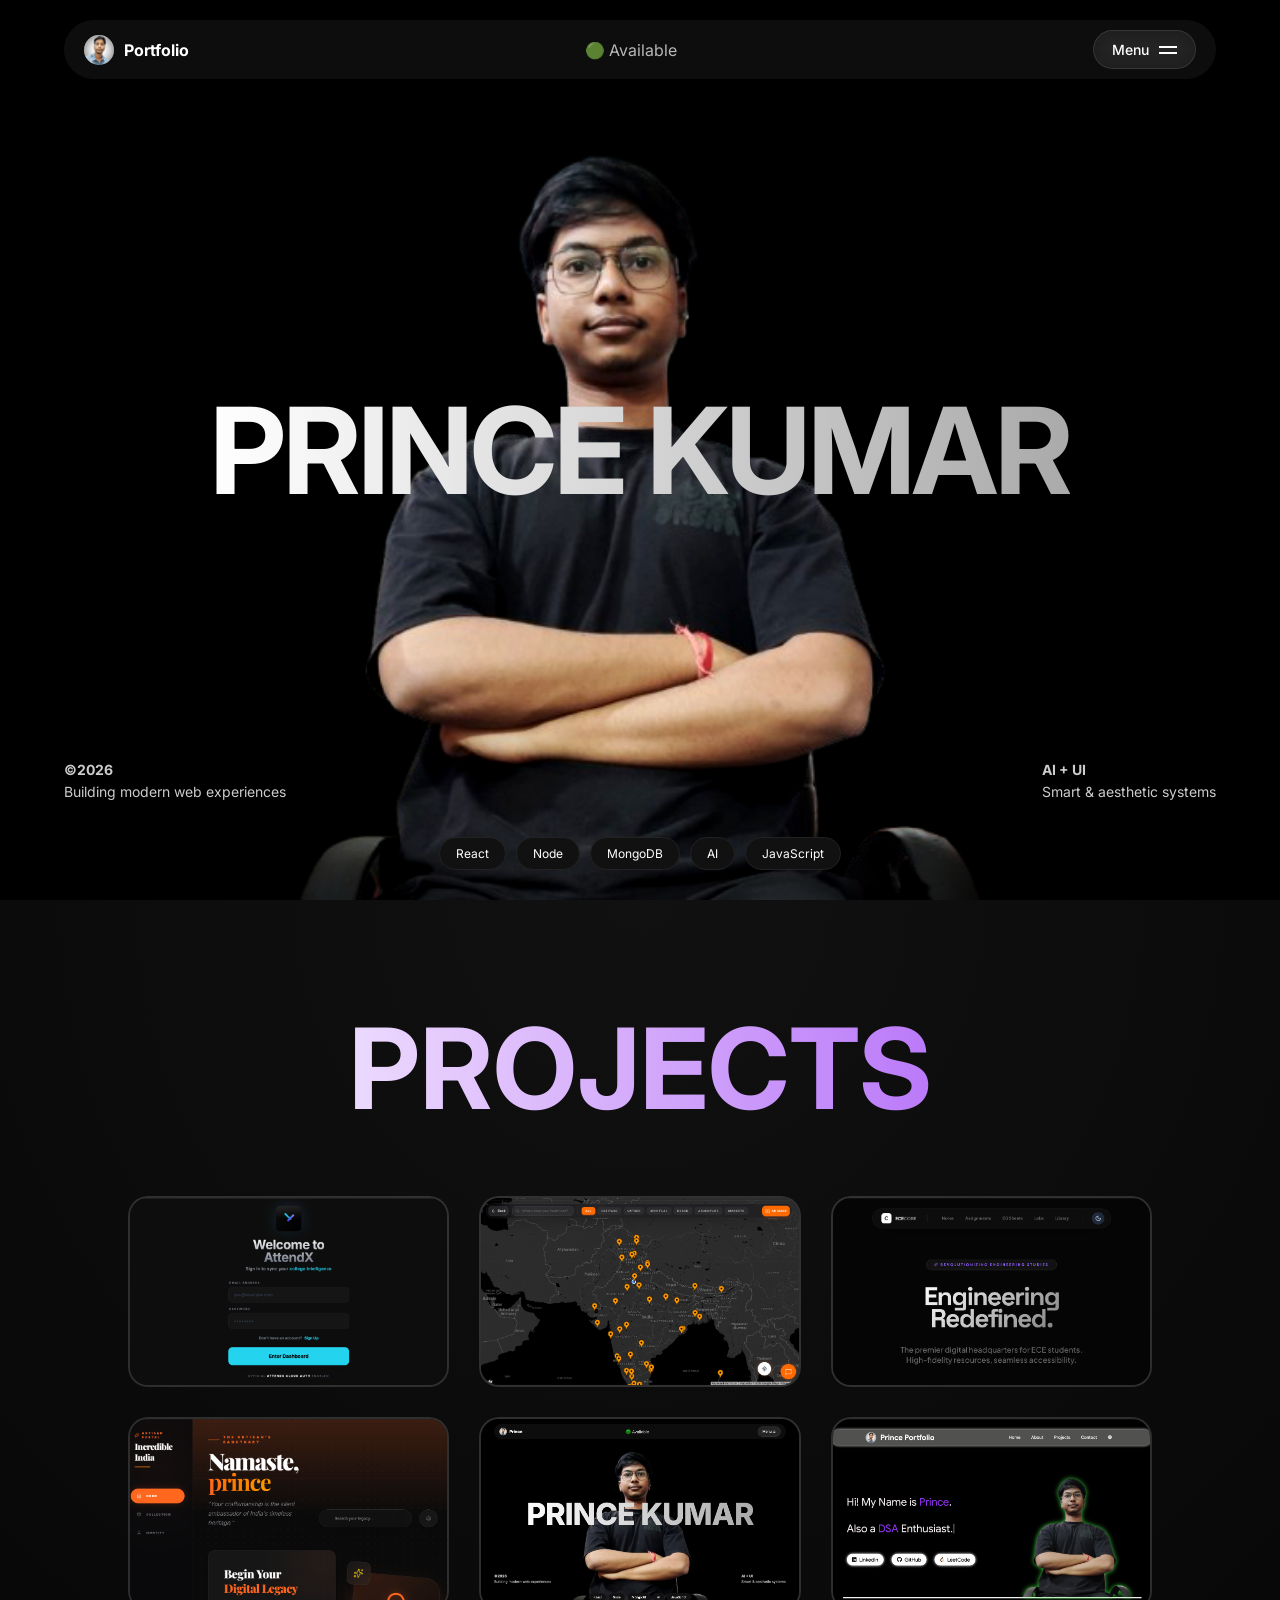
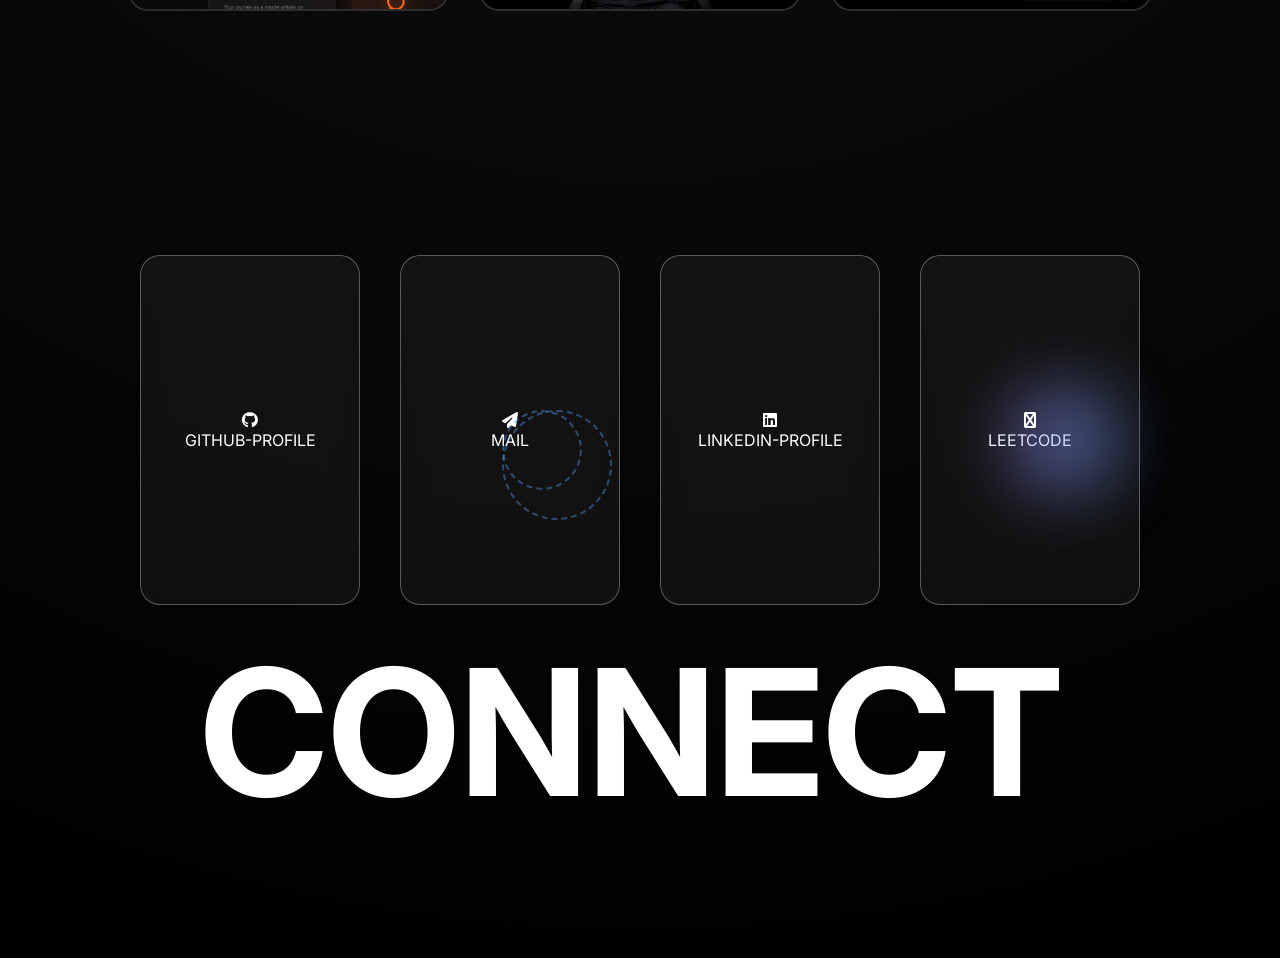
==== commit 3773b181: "about me section changed" ====
--- a/index.html
+++ b/index.html
@@ -17,7 +17,7 @@
 
         <!-- NAVBAR -->
         <nav class="nav">
-            <div class="logo"><img src="img/Profile.jpeg" alt="Prince">Prince</div>
+            <div class="logo"><img src="img/Profile.jpeg" alt="Prince">Portfolio</div>
             <div class="status">🟢 Available</div>
             <div class="menu">
                 <span>Menu</span>
@@ -33,7 +33,7 @@
             <div class="menu-content">
                 <ul>
                     <li><a href="#">Home</a></li>
-                    <li><a href="#mix">About</a></li>
+                    <li><a href="index2.html">About</a></li>
                     <li><a href="#Projects">Projects</a></li>
                     <li><a href="#new">Contact</a></li>
                 </ul>
@@ -80,49 +80,6 @@
 
     <!-- this section ends here, rest of the code is same as before, no changes have been made to it. -->
 
-
-    <section id="mix">
-        <br>
-        <section class="about">
-            <div class="about-container">
-
-                <div class="about-text">
-                    <h1>About Me</h1>
-
-                    <p class="intro">👋 Hey, I'm Prince Kumar</p>
-
-                    <div class="tags1">
-                        <span>💻 Developer</span>
-                        <span>⚡ Fast Learner</span>
-                        <span>🚀 Builder</span>
-                        <span>🧠 Problem Solver</span>
-                    </div>
-
-                    <p class="desc">
-                        Passionate about building modern web apps with clean UI,
-                        smooth animations and real-world impact.
-                        <br><br>
-                        A <span style="color: #ab58ff;">Full Stack Developer</span> with expertise in React, Node,
-                        MongoDB and AI. I love creating smart, user-friendly systems that solve real problems and look
-                        great doing it.
-                        <br><br>
-                        Also a fast learner and problem solver, I thrive on tackling new challenges and building
-                        innovative solutions on <span style="color: #ab58ff;">Leetcode</span>. Let's connect and create
-                        something amazing together!
-
-                    </p>
-                    <div class="btn">
-                        <a href="#new">Let’s Connect 🚀</a>
-                    </div>
-                </div>
-
-                <div class="about-img">
-                    <img src="img/Young man focused at workstation.png" alt="">
-                </div>
-
-            </div>
-        </section>
-    </section>
     <section id="Projects">
         <br>
         <br>
--- a/style.css
+++ b/style.css
@@ -150,16 +150,15 @@
   top: 80px;
   left: auto;
   right: 20px;
-  /* width: 300px; */
-  /* height: auto; */
   width: fit-content;
   min-width: 250px;
   padding: 40px;
 
   /* background: radial-gradient(circle at top, #111, #000); */
-  background: rgba(10, 10, 10, 0.85);
-  backdrop-filter: blur(25px);
-  border: 1px solid rgba(255, 255, 255, 0.1);
+  background: rgba(122, 121, 121, 0.85);
+  box-shadow: white 0px 0px 10px;
+  backdrop-filter: blur(-2px);
+  border: 5px solid rgb(255, 255, 255);
   border-radius: 24px;
 
   display: flex;
@@ -232,7 +231,7 @@
   font-weight: 600;
   letter-spacing: 2px;
   margin: 15px 0;
-
+  text-shadow: rgb(0, 0, 0) 0px 0px 3px;
   position: relative;
   display: inline-block;
 
@@ -246,7 +245,7 @@
   position: absolute;
   left: 0;
   top: 0;
-
+  
   color: transparent;
   -webkit-text-stroke: 1px rgba(255, 255, 255, 0.3);
 }
@@ -255,7 +254,8 @@
 .menu-overlay ul li a:hover {
   color: #a855f7;
   transform: scale(1.05);
-  text-shadow: 0 0 15px rgba(168, 85, 247, 0.5);
+  /* text-shadow: rgb(0, 0, 0) 0px 0px 3px; */
+  text-shadow: 0 0 5px rgba(168, 85, 247, 0.5);
 }
 
 /* ================= MENU BUTTON ================= */
@@ -696,6 +696,10 @@
   color: white;
 }
 
+.Projects {
+  margin-bottom: 10%;
+}
+
 /* HEADING */
 .heading h1 {
   text-align: center;
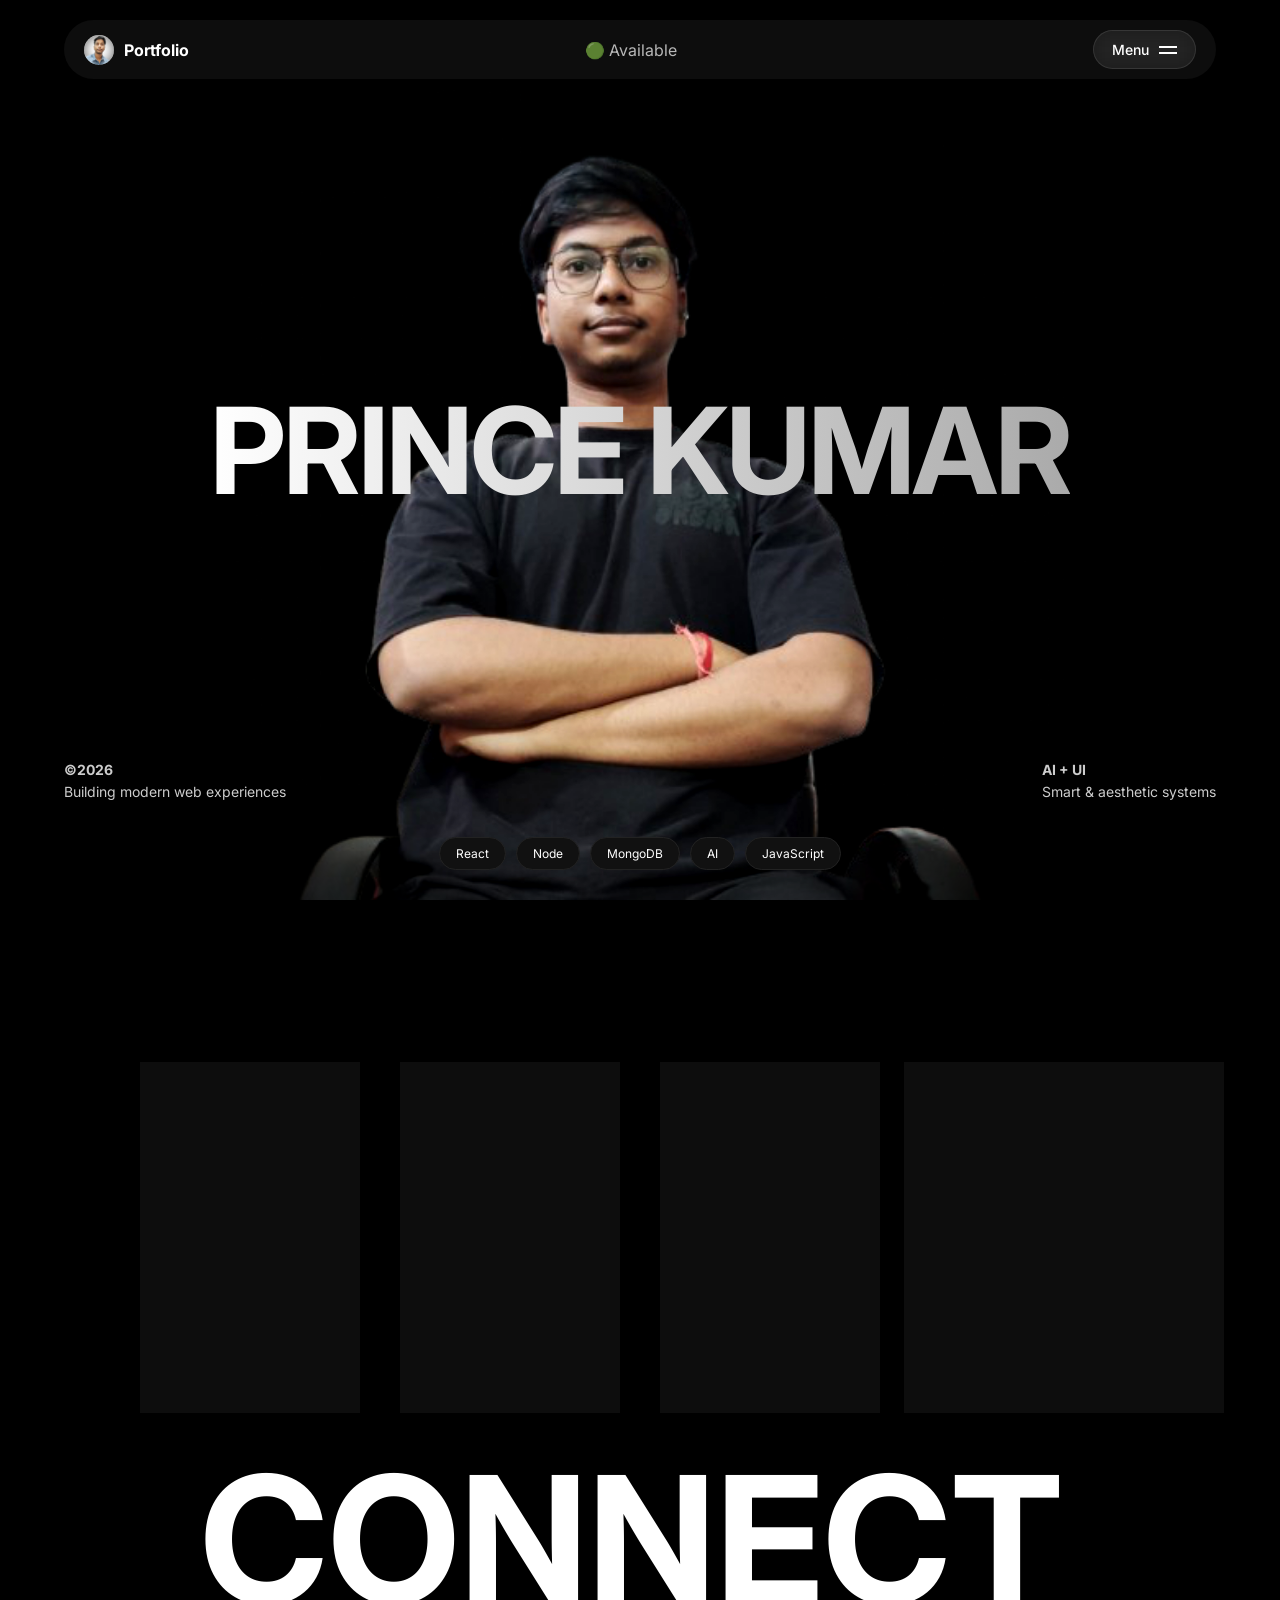
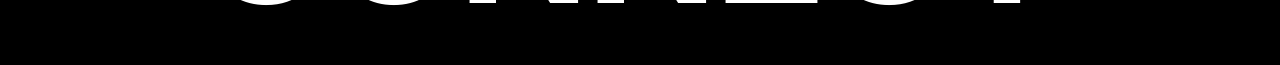
==== commit 9493eaab: "animations changed" ====
--- a/index.html
+++ b/index.html
@@ -34,7 +34,7 @@
                 <ul>
                     <li><a href="#">Home</a></li>
                     <li><a href="index2.html">About</a></li>
-                    <li><a href="#Projects">Projects</a></li>
+                    <li><a href="index3.html">Projects</a></li>
                     <li><a href="#new">Contact</a></li>
                 </ul>
             </div>
@@ -79,71 +79,7 @@
 
 
     <!-- this section ends here, rest of the code is same as before, no changes have been made to it. -->
-
-    <section id="Projects">
-        <br>
-        <br>
-        <br>
-        <br>
-        <section class="Projects">
-            <div class="heading">
-                <h1>PROJECTS</h1>
-            </div>
-            <div class="sphere-box">
-
-                <div class="sphere" data-title="Image 1" data-desc="This is description for image 1">
-                    <img src="img/Screenshot 2026-03-18 at 5.49.44 PM.png" alt="">
-                    <div class="overlay">
-                        <h2>AttendX</h2>
-                        <p>Attendence Management System</p>
-                    </div>
-                </div>
-                <div class="sphere" data-title="Image 2" data-desc="This is description for image 2">
-                    <img src="img/Screenshot 2026-03-18 at 5.48.37 PM.png" alt="">
-                    <div class="overlay">
-                        <h2>Incredible-India</h2>
-                        <p>AI-Travel Assistant</p>
-                    </div>
-                </div>
-                <div class="sphere" data-title="Image 3" data-desc="This is description for image 3">
-                    <img src="img/Screenshot 2026-03-18 at 5.50.10 PM.png" alt="">
-                    <div class="overlay">
-                        <h2>ECE-Core</h2>
-                        <p>Electronics and Communication Project</p>
-                    </div>
-                </div>
-                <div class="sphere" data-title="Image 4" data-desc="This is description for image 4">
-                    <img src="img/Screenshot 2026-03-18 at 5.48.01 PM.png" alt="">
-                    <div class="overlay">
-                        <h2>Vendors</h2>
-                        <p>Vendor Management System</p>
-                    </div>
-                </div>
-                <div class="sphere" data-title="Image 5" data-desc="This is description for image 5">
-                    <img src="img/Screenshot 2026-04-03 at 11.36.47 AM.png" alt="">
-                    <div class="overlay">
-                        <h2>Animated-Portfolio</h2>
-                        <p>Interactive Portfolio Website</p>
-                    </div>
-                </div>
-                <div class="sphere" data-title="Image 6" data-desc="This is description for image 6">
-                    <img src="img/Screenshot 2026-04-03 at 11.38.51 AM.png" alt="">
-                    <div class="overlay">
-                        <h2>Simple-Portfolio</h2>
-                        <p>Basic Portfolio Website</p>
-                    </div>
-                </div>
-
-            </div>
-
-            <!-- <div class="sphere-text">
-                <h1 class="long1">Attendx</h1>
-                <h1 class="long2">Incredible-India</h1>
-                <h1 class="long3">ECE-Core</h1>
-                <h1 class="long4">Vendors</h1>
-            </div> -->
-
-        </section>
+        
         <section id="new">
             <br>
             <br>
--- a/style.css
+++ b/style.css
@@ -513,6 +513,18 @@
   margin-left: 60px;
 }
 
+/* Initial hidden states for Connect Section */
+.title{
+  opacity: 0;
+  transform: translateY(50px);
+  transition: 1.2s cubic-bezier(0.22, 1, 0.36, 1);
+}
+
+.cards-container{
+  opacity: 0;
+  transform: translateY(30px) scale(0.9);
+  transition: 0.8s cubic-bezier(0.175, 0.885, 0.32, 1.275);
+}
 
 
 
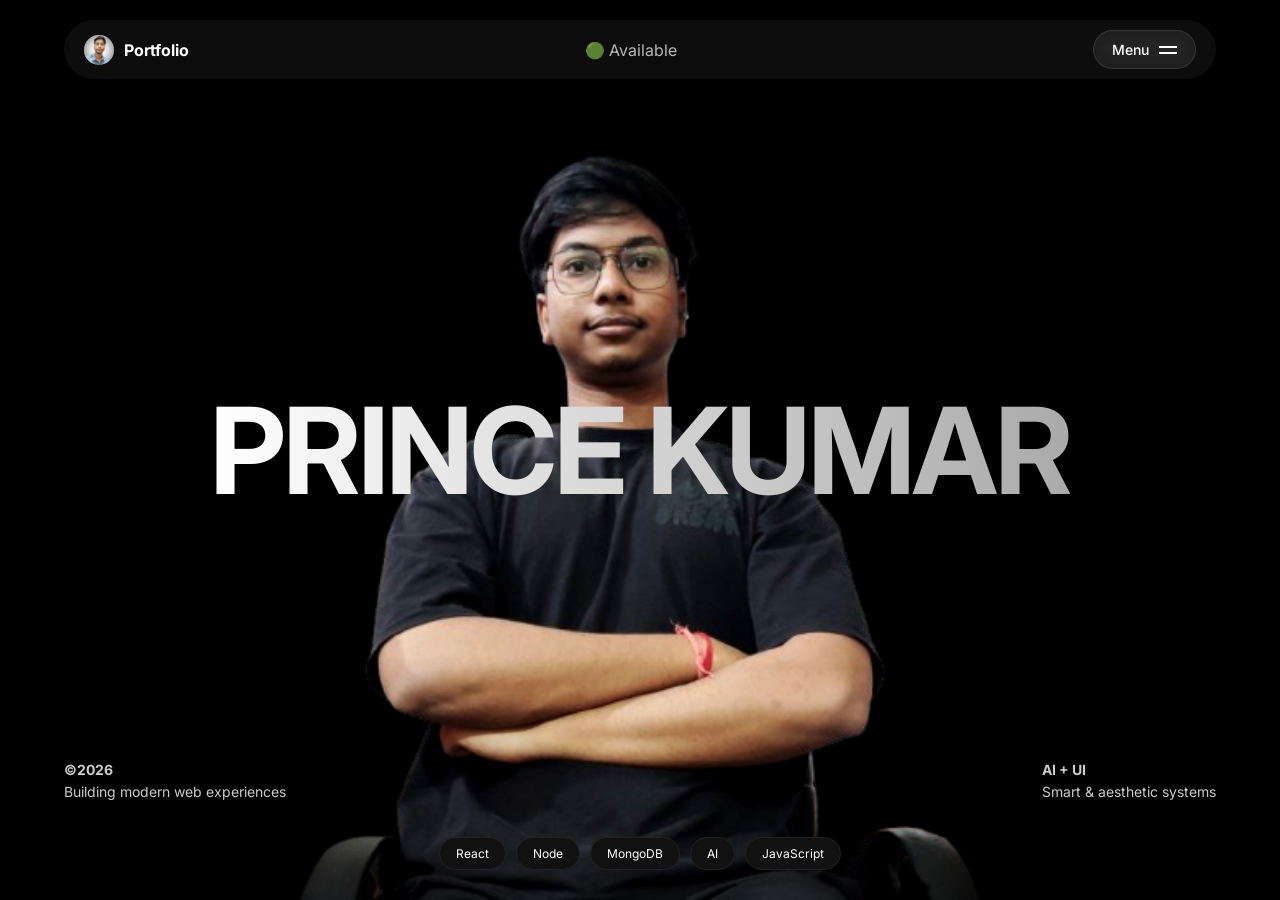
==== commit 5c344f51: "animations changed" ====
--- a/index.html
+++ b/index.html
@@ -35,7 +35,7 @@
                     <li><a href="#">Home</a></li>
                     <li><a href="index2.html">About</a></li>
                     <li><a href="index3.html">Projects</a></li>
-                    <li><a href="#new">Contact</a></li>
+                    <li><a href="index4.html">Contact</a></li>
                 </ul>
             </div>
         </div>
@@ -79,55 +79,6 @@
 
 
     <!-- this section ends here, rest of the code is same as before, no changes have been made to it. -->
-        
-        <section id="new">
-            <br>
-            <br>
-            <section class="new">
-                <div class="portfolio-section">
-
-                    <div class="cards-container">
-                        <div class="card magnetic">
-                            <div class="icon-wrapper constellation">
-                                <div class="dot d1"></div>
-                                <div class="dot d2"></div>
-                                <div class="line"></div>
-                                <i class="fab fa-github"></i>
-                            </div>
-                            <a href="https://github.com/princekumar-git10" target="_blank"
-                                class="git">GITHUB-PROFILE</a>
-                        </div>
-
-                        <div class="card magnetic">
-                            <div class="icon-wrapper orbitals">
-                                <div class="orbit o1"></div>
-                                <div class="orbit o2"></div>
-                                <i class="fas fa-paper-plane"></i>
-                            </div>
-                            <a href="mailto:macuserprince@gmail.com" target="_blank" class="git">MAIL</a>
-                        </div>
-
-                        <div class="card magnetic">
-                            <div class="icon-wrapper drift">
-                                <i class="fab fa-linkedin"></i>
-                            </div>
-                            <a href="https://www.linkedin.com/in/prince-kumar-981a19364/" target="_blank"
-                                class="git">LINKEDIN-PROFILE</a>
-                        </div>
-
-                        <div class="card magnetic">
-                            <div class="icon-wrapper glow-cloud">
-                                <div class="blob b1"></div>
-                                <div class="blob b2"></div>
-                                <i class="fab fa-code"></i>
-                            </div>
-                            <a href="https://leetcode.com/u/princekumar-git10/" target="_blank" class="git">LEETCODE</a>
-                        </div>
-                    </div>
-                    <h1 class="title" style="color: white;">CONNECT</h1>
-                </div>
-            </section>
-        </section>
 
         <script src="script.js"></script>
 </body>
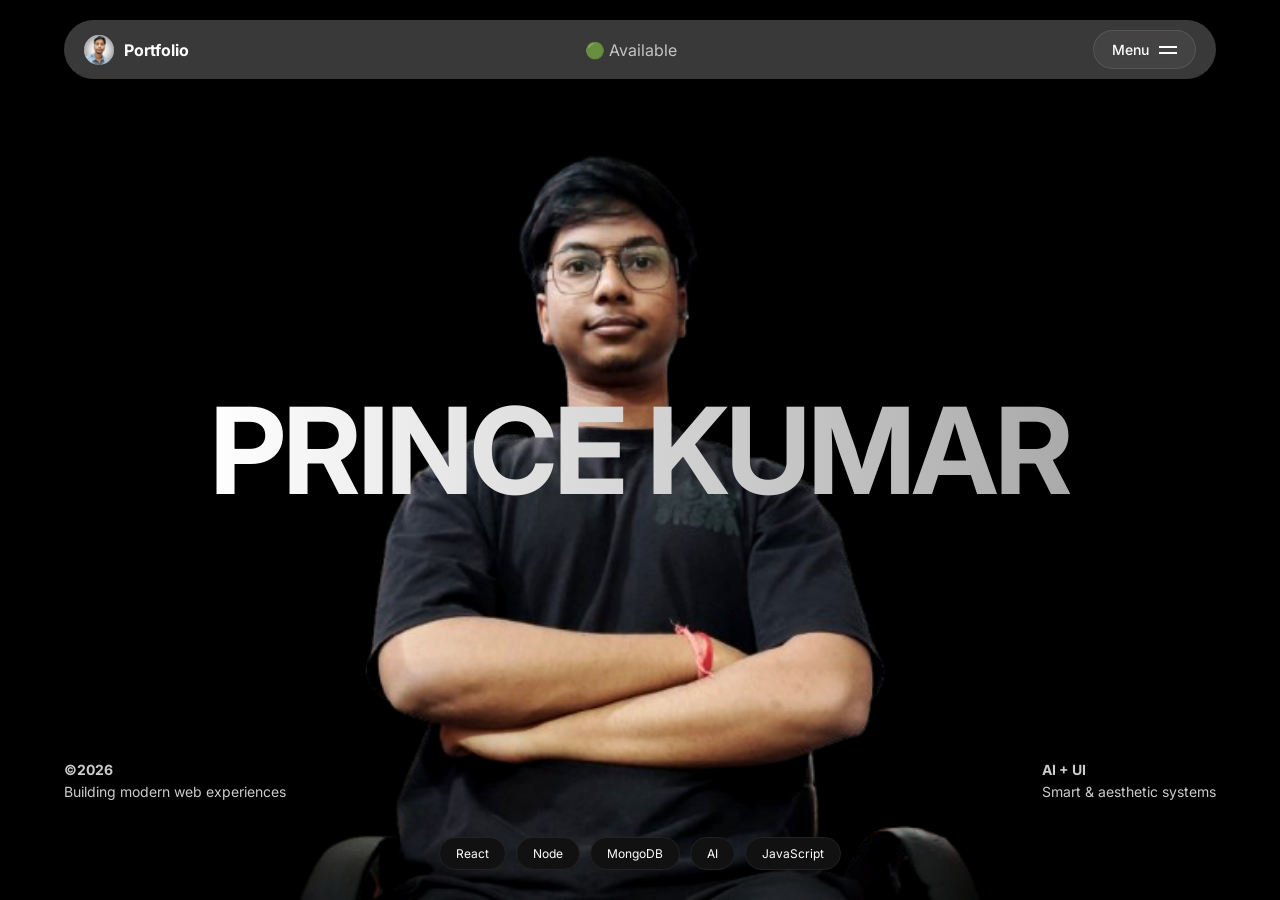
==== commit d0cca67c: "Your commit" ====
--- a/index.html
+++ b/index.html
@@ -35,6 +35,7 @@
                     <li><a href="#">Home</a></li>
                     <li><a href="index2.html">About</a></li>
                     <li><a href="index3.html">Projects</a></li>
+                    <li><a href="index5.html" class="active" onclick="closeMenu()">C language</a></li>
                     <li><a href="index4.html">Contact</a></li>
                 </ul>
             </div>
@@ -76,11 +77,9 @@
 
         </section>
     </section>
-
-
     <!-- this section ends here, rest of the code is same as before, no changes have been made to it. -->
 
-        <script src="script.js"></script>
+    <script src="script.js"></script>
 </body>
 
 </html>
--- a/style.css
+++ b/style.css
@@ -8,7 +8,6 @@
 body {
   background: radial-gradient(circle at 50% 40%, #1a1a1a, #000);
   color: white;
-  overflow: hidden;
 }
 
 /* NAVBAR */
@@ -24,7 +23,7 @@
   padding: 10px 20px;
   border-radius: 40px;
 
-  background: rgba(255, 255, 255, 0.05);
+  background: rgb(58, 57, 57);
   backdrop-filter: blur(10px);
 }
 
